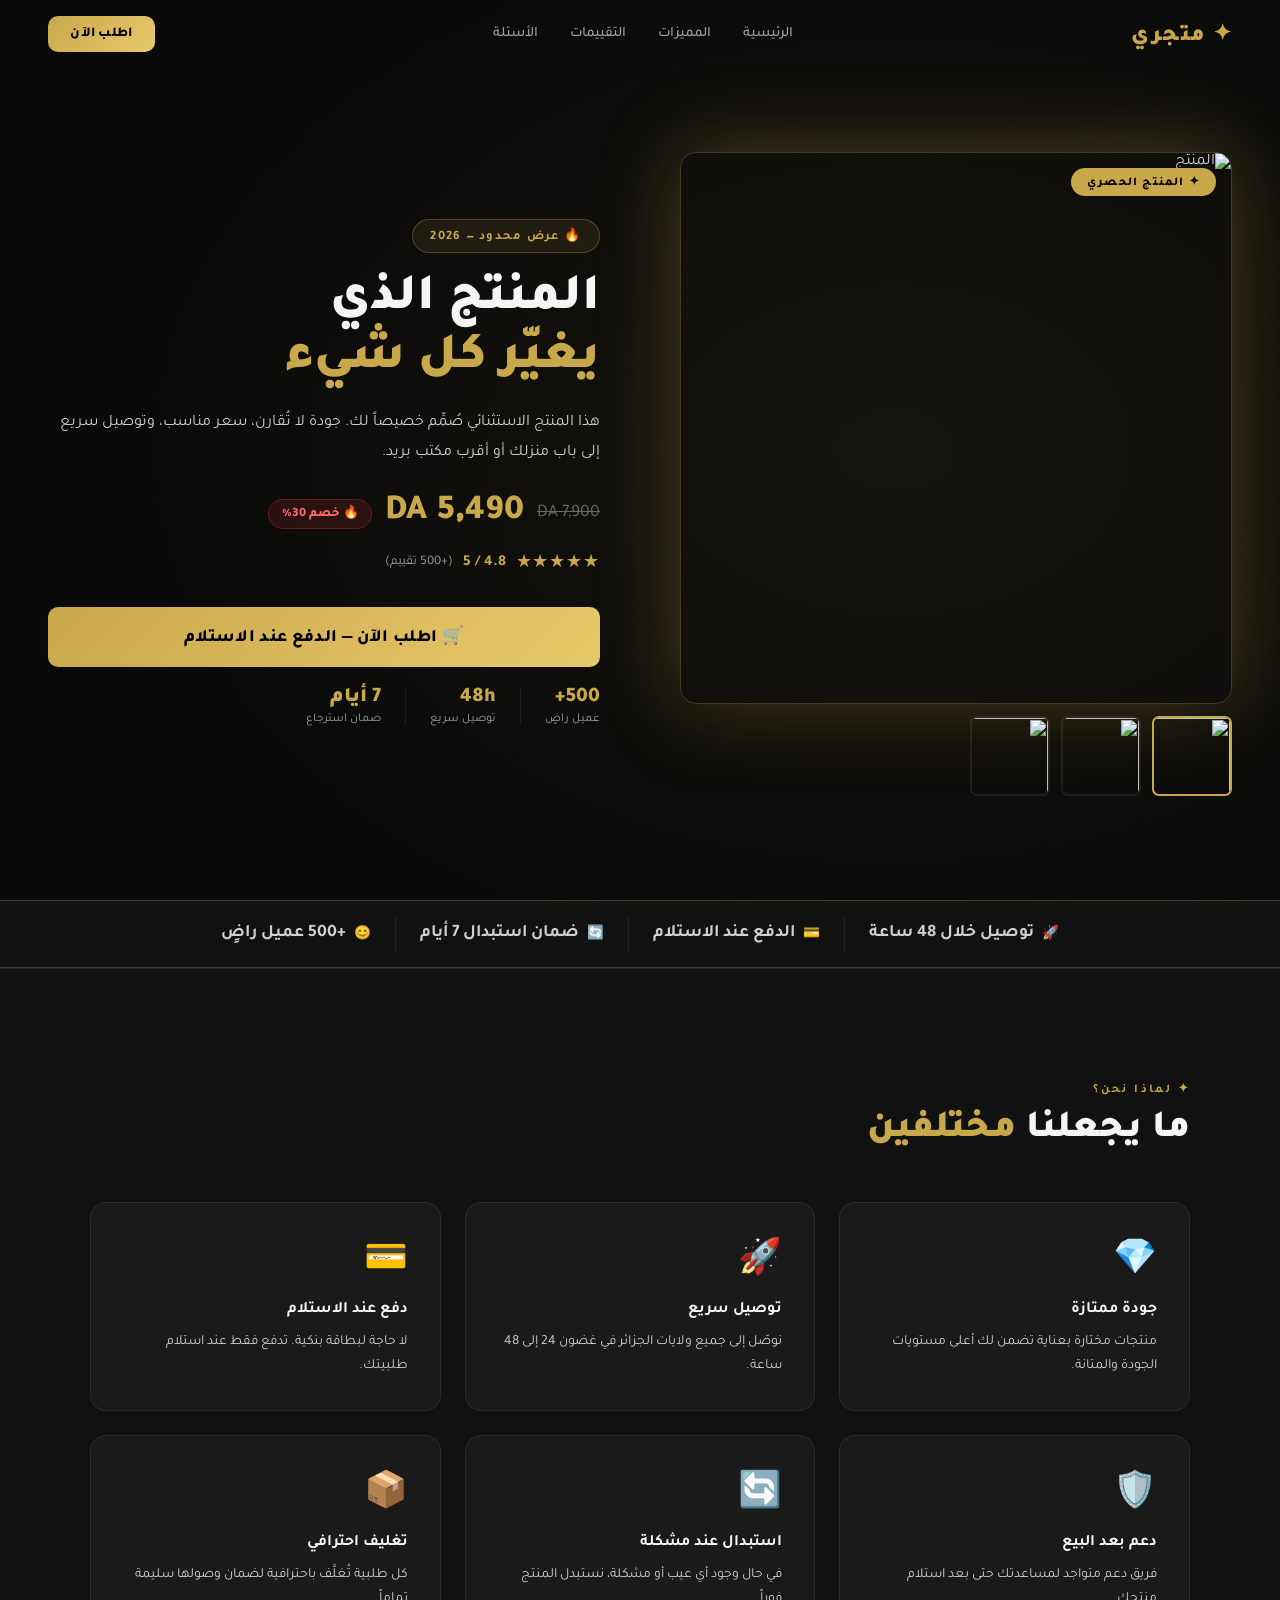
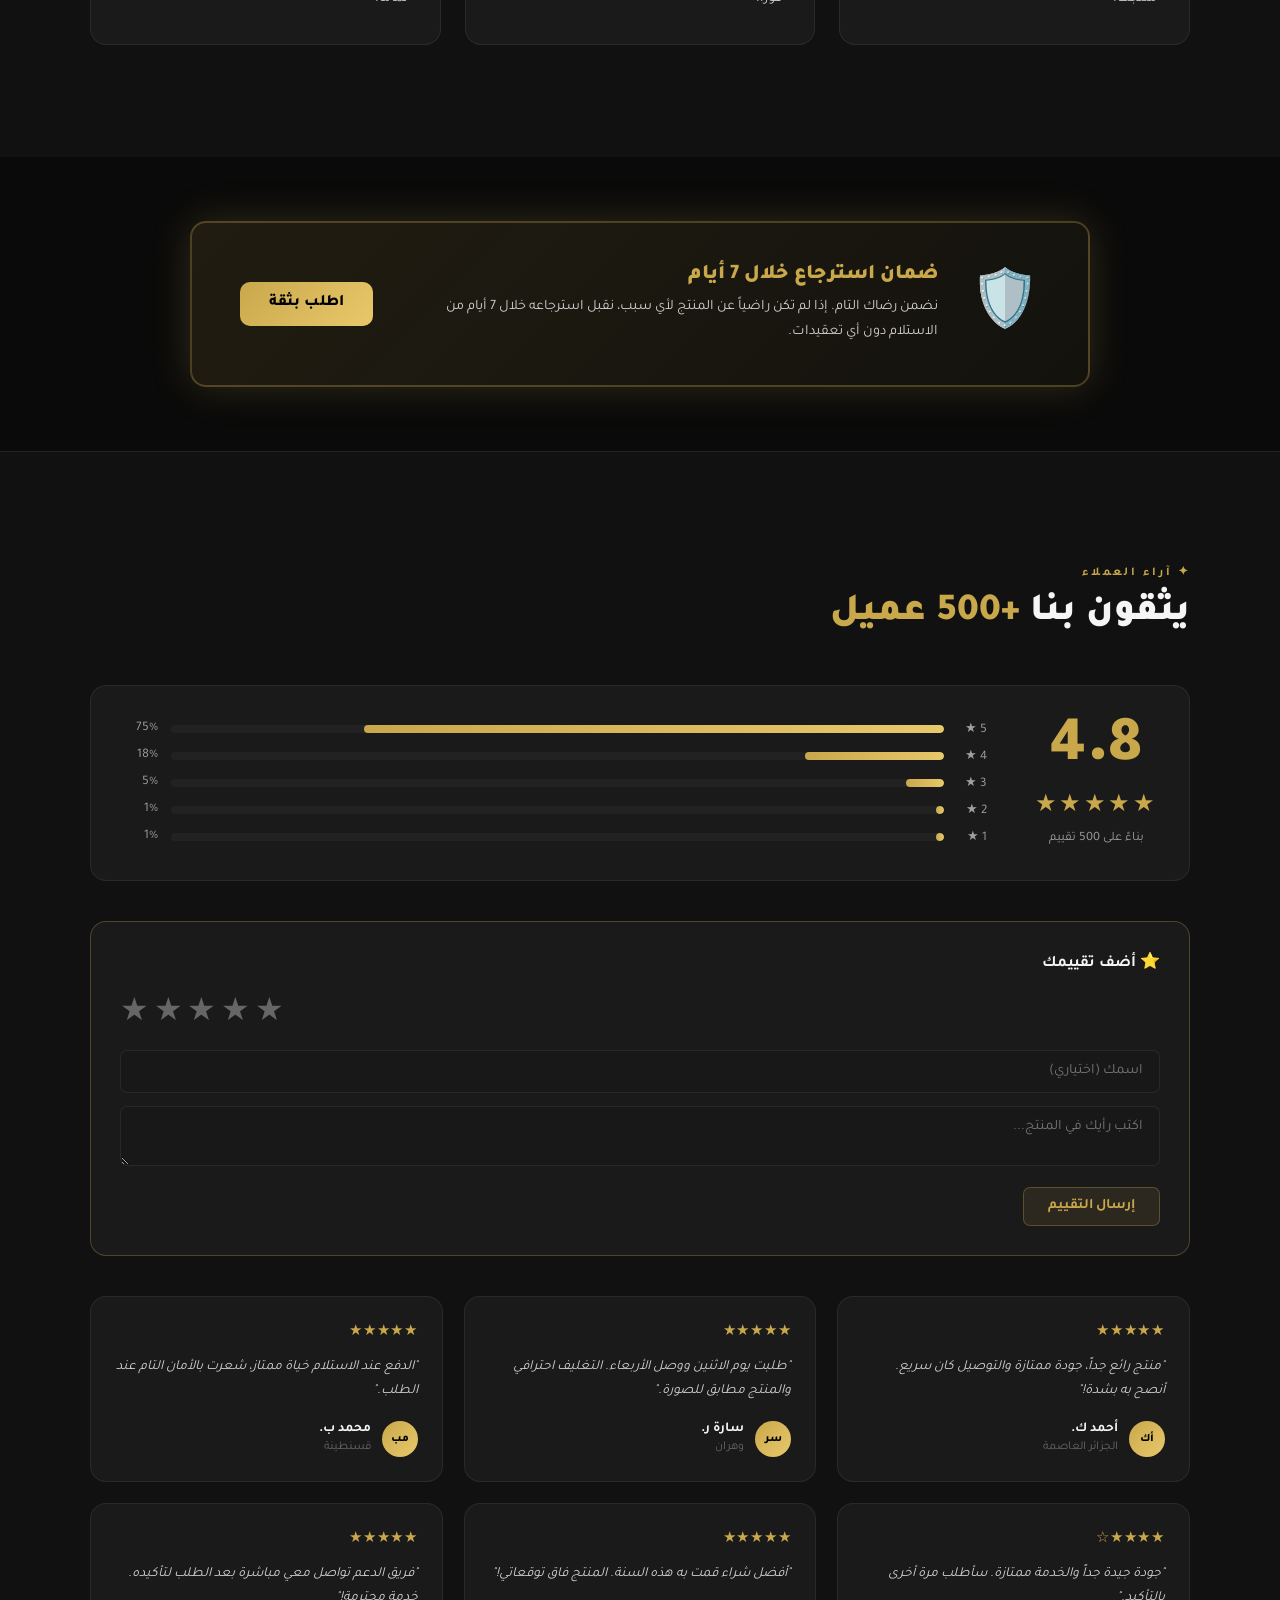
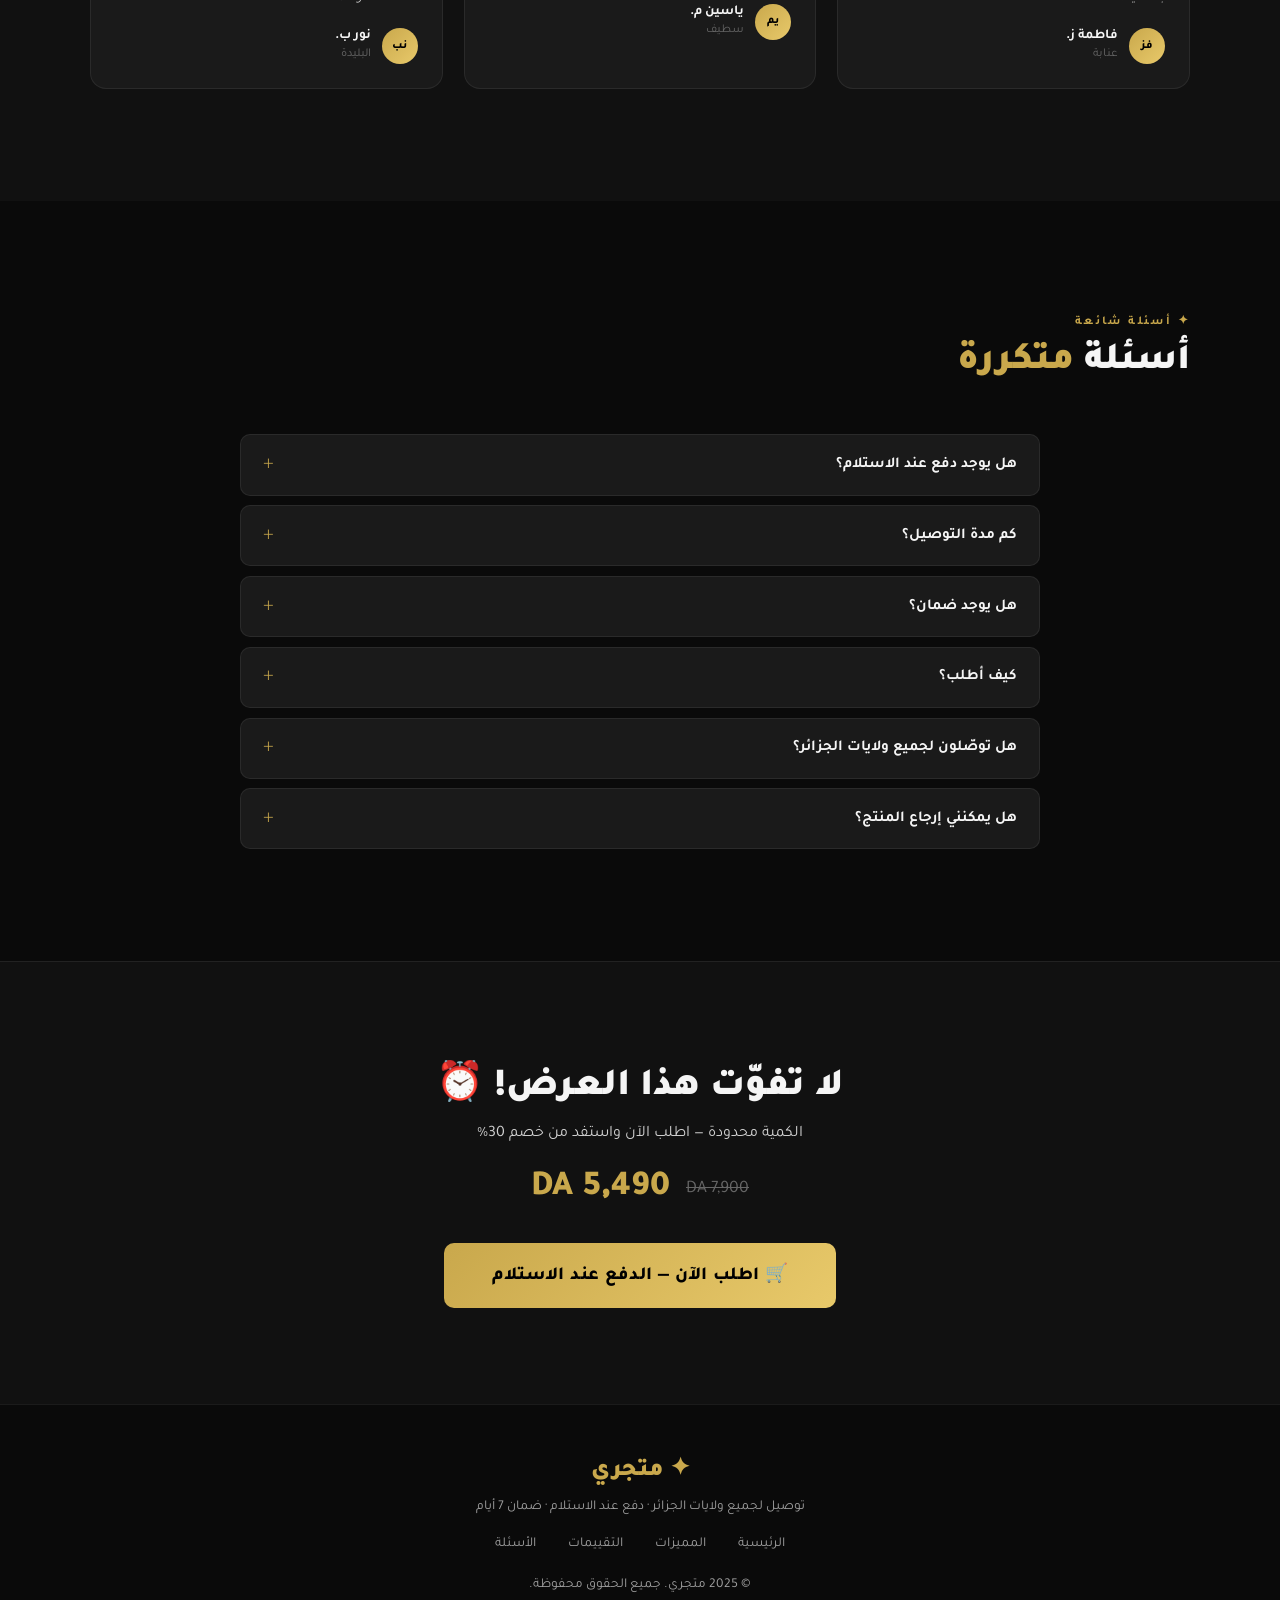
==== index.html @ d66ade08 "Add files via upload" ====
<!DOCTYPE html>
<html lang="ar" dir="rtl">
<head>
  <!-- Google tag (gtag.js) -->
<script async src="https://www.googletagmanager.com/gtag/js?id=G-M1HKSPLLCP"></script>
<script>
  window.dataLayer = window.dataLayer || [];
  function gtag(){dataLayer.push(arguments);}
  gtag('js', new Date());

  gtag('config', 'G-M1HKSPLLCP');
</script>
  <meta charset="UTF-8"/>
  <meta name="viewport" content="width=device-width, initial-scale=1.0"/>
  <title>متجري — المنتج الذي يغيّر كل شيء</title>
  <link rel="stylesheet" href="style.css"/>
  <link href="https://fonts.googleapis.com/css2?family=Tajawal:wght@300;400;500;700;800;900&display=swap" rel="stylesheet"/>
  <meta name="description" content="متجر إلكتروني جزائري يوفر منتجات عالية الجودة مع التوصيل السريع والدفع عند الاستلام إلى جميع ولايات الجزائر.">

<meta name="keywords" content="متجر إلكتروني, الجزائر, الدفع عند الاستلام, تسوق أونلاين, منتجات الجزائر, توصيل سريع, E-commerce,">

<meta name="author" content="Rahim DZ, abderrahim, bouhadda, mouhamed, namchi, abderrahim, abderahim">

<meta name="robots" content="index, follow">
</head>
<body>

<!-- ═══ LOADER ═══ -->
<div id="loader">
  <div class="loader-logo">متجري</div>
  <div class="loader-bar"><div class="loader-fill"></div></div>
</div>

<!-- ═══ NAVBAR ═══ -->
<nav class="navbar" id="navbar">
  <div class="nav-logo">✦ متجري</div>
  <ul class="nav-links" id="nav-links">
    <li><a href="#hero">الرئيسية</a></li>
    <li><a href="#features">المميزات</a></li>
    <li><a href="#reviews">التقييمات</a></li>
    <li><a href="#faq">الأسئلة</a></li>
  </ul>
  <button class="btn-order btn-nav" id="nav-order-btn">اطلب الآن</button>
  <div class="hamburger" id="hamburger"><span></span><span></span><span></span></div>
</nav>

<!-- ═══ HERO ═══ -->
<section class="hero" id="hero">
  <div class="hero-inner">
    <!-- صورة المنتج -->
    <div class="hero-img-wrap">
      <div class="hero-img-badge">✦ المنتج الحصري</div>
      <img src="https://images.unsplash.com/photo-1523275335684-37898b6baf30?w=600&q=80" alt="المنتج" id="hero-main-img"/>
      <div class="hero-img-thumbs">
        <img src="https://images.unsplash.com/photo-1523275335684-37898b6baf30?w=200&q=70" class="thumb active" data-src="https://images.unsplash.com/photo-1523275335684-37898b6baf30?w=600&q=80"/>
        <img src="https://images.unsplash.com/photo-1547996160-81dfa63595aa?w=200&q=70" class="thumb" data-src="https://images.unsplash.com/photo-1547996160-81dfa63595aa?w=600&q=80"/>
        <img src="https://images.unsplash.com/photo-1509048191080-d2984bad6ae5?w=200&q=70" class="thumb" data-src="https://images.unsplash.com/photo-1509048191080-d2984bad6ae5?w=600&q=80"/>
      </div>
    </div>

    <!-- محتوى Hero -->
    <div class="hero-content">
      <div class="hero-tag">🔥 عرض محدود — 2026 </div>
      <h1 class="hero-title">المنتج الذي<br/><span class="gold">يغيّر كل شيء</span></h1>
      <p class="hero-desc">هذا المنتج الاستثنائي صُمِّم خصيصاً لك. جودة لا تُقارن، سعر مناسب، وتوصيل سريع إلى باب منزلك أو أقرب مكتب بريد.</p>

      <!-- السعر -->
      <div class="price-block">
        <span class="price-old">7,900 DA</span>
        <span class="price-new">5,490 DA</span>
        <span class="price-badge">🔥 خصم 30%</span>
      </div>

      <!-- التقييم -->
      <div class="hero-rating">
        <div class="stars-display">★★★★★</div>
        <span class="rating-num">4.8 / 5</span>
        <span class="rating-count" id="hero-rating-count">(+500 تقييم)</span>
      </div>

      <button class="btn-order btn-hero" id="hero-order-btn">
        🛒 اطلب الآن — الدفع عند الاستلام
      </button>

      <!-- Stats -->
      <div class="hero-stats">
        <div class="stat"><strong>500+</strong><span>عميل راضٍ</span></div>
        <div class="stat-div"></div>
        <div class="stat"><strong>48h</strong><span>توصيل سريع</span></div>
        <div class="stat-div"></div>
        <div class="stat"><strong>7 أيام</strong><span>ضمان استرجاع</span></div>
      </div>
    </div>
  </div>
</section>

<!-- ═══ شريط الثقة ═══ -->
<div class="trust-bar">
  <div class="trust-item">🚀 <span>توصيل خلال 48 ساعة</span></div>
  <div class="trust-item">💳 <span>الدفع عند الاستلام</span></div>
  <div class="trust-item">🔄 <span>ضمان استبدال 7 أيام</span></div>
  <div class="trust-item">😊 <span>+500 عميل راضٍ</span></div>
</div>

<!-- ═══ المميزات ═══ -->
<section class="features-section" id="features">
  <div class="section-wrap">
    <div class="section-tag">✦ لماذا نحن؟</div>
    <h2 class="section-title">ما يجعلنا <span class="gold">مختلفين</span></h2>
    <div class="features-grid">
      <div class="feat-card">
        <div class="feat-icon">💎</div>
        <h3>جودة ممتازة</h3>
        <p>منتجات مختارة بعناية تضمن لك أعلى مستويات الجودة والمتانة.</p>
      </div>
      <div class="feat-card">
        <div class="feat-icon">🚀</div>
        <h3>توصيل سريع</h3>
        <p>نوصّل إلى جميع ولايات الجزائر في غضون 24 إلى 48 ساعة.</p>
      </div>
      <div class="feat-card">
        <div class="feat-icon">💳</div>
        <h3>دفع عند الاستلام</h3>
        <p>لا حاجة لبطاقة بنكية. تدفع فقط عند استلام طلبيتك.</p>
      </div>
      <div class="feat-card">
        <div class="feat-icon">🛡️</div>
        <h3>دعم بعد البيع</h3>
        <p>فريق دعم متواجد لمساعدتك حتى بعد استلام منتجك.</p>
      </div>
      <div class="feat-card">
        <div class="feat-icon">🔄</div>
        <h3>استبدال عند مشكلة</h3>
        <p>في حال وجود أي عيب أو مشكلة، نستبدل المنتج فوراً.</p>
      </div>
      <div class="feat-card">
        <div class="feat-icon">📦</div>
        <h3>تغليف احترافي</h3>
        <p>كل طلبية تُغلَّف باحترافية لضمان وصولها سليمة تماماً.</p>
      </div>
    </div>
  </div>
</section>

<!-- ═══ الضمان ═══ -->
<section class="warranty-section">
  <div class="warranty-box">
    <div class="warranty-icon">🛡️</div>
    <div class="warranty-text">
      <h3>ضمان استرجاع خلال 7 أيام</h3>
      <p>نضمن رضاك التام. إذا لم تكن راضياً عن المنتج لأي سبب، نقبل استرجاعه خلال 7 أيام من الاستلام دون أي تعقيدات.</p>
    </div>
    <button class="btn-order btn-warranty" id="warranty-order-btn">اطلب بثقة</button>
  </div>
</section>

<!-- ═══ التقييمات ═══ -->
<section class="reviews-section" id="reviews">
  <div class="section-wrap">
    <div class="section-tag">✦ آراء العملاء</div>
    <h2 class="section-title">يثقون بنا <span class="gold">+500 عميل</span></h2>

    <!-- ملخص التقييم -->
    <div class="rating-summary">
      <div class="rating-big">
        <span class="rating-score" id="avg-score">4.8</span>
        <div class="rating-stars-big" id="avg-stars">★★★★★</div>
        <span class="rating-total" id="rating-total">بناءً على 500 تقييم</span>
      </div>
      <div class="rating-bars">
        <div class="bar-row"><span>5 ★</span><div class="bar"><div class="bar-fill" style="width:75%"></div></div><span>75%</span></div>
        <div class="bar-row"><span>4 ★</span><div class="bar"><div class="bar-fill" style="width:18%"></div></div><span>18%</span></div>
        <div class="bar-row"><span>3 ★</span><div class="bar"><div class="bar-fill" style="width:5%"></div></div><span>5%</span></div>
        <div class="bar-row"><span>2 ★</span><div class="bar"><div class="bar-fill" style="width:1%"></div></div><span>1%</span></div>
        <div class="bar-row"><span>1 ★</span><div class="bar"><div class="bar-fill" style="width:1%"></div></div><span>1%</span></div>
      </div>
    </div>

    <!-- إضافة تقييم -->
    <div class="add-review-box">
      <h4>⭐ أضف تقييمك</h4>
      <div class="star-picker" id="star-picker">
        <span class="star-pick" data-val="1">★</span>
        <span class="star-pick" data-val="2">★</span>
        <span class="star-pick" data-val="3">★</span>
        <span class="star-pick" data-val="4">★</span>
        <span class="star-pick" data-val="5">★</span>
      </div>
      <input type="text" id="review-name" placeholder="اسمك (اختياري)"/>
      <textarea id="review-text" placeholder="اكتب رأيك في المنتج..." rows="2"></textarea>
      <button class="btn-review-submit" id="submit-review">إرسال التقييم</button>
    </div>

    <!-- بطاقات التقييم -->
    <div class="reviews-grid" id="reviews-grid">
      <div class="review-card">
        <div class="review-stars">★★★★★</div>
        <p>"منتج رائع جداً، جودة ممتازة والتوصيل كان سريع. أنصح به بشدة!"</p>
        <div class="reviewer"><div class="rev-av">أك</div><div><strong>أحمد ك.</strong><span>الجزائر العاصمة</span></div></div>
      </div>
      <div class="review-card">
        <div class="review-stars">★★★★★</div>
        <p>"طلبت يوم الاثنين ووصل الأربعاء. التغليف احترافي والمنتج مطابق للصورة."</p>
        <div class="reviewer"><div class="rev-av">سر</div><div><strong>سارة ر.</strong><span>وهران</span></div></div>
      </div>
      <div class="review-card">
        <div class="review-stars">★★★★★</div>
        <p>"الدفع عند الاستلام خياة ممتاز، شعرت بالأمان التام عند الطلب."</p>
        <div class="reviewer"><div class="rev-av">مب</div><div><strong>محمد ب.</strong><span>قسنطينة</span></div></div>
      </div>
      <div class="review-card">
        <div class="review-stars">★★★★☆</div>
        <p>"جودة جيدة جداً والخدمة ممتازة. سأطلب مرة أخرى بالتأكيد."</p>
        <div class="reviewer"><div class="rev-av">فز</div><div><strong>فاطمة ز.</strong><span>عنابة</span></div></div>
      </div>
      <div class="review-card">
        <div class="review-stars">★★★★★</div>
        <p>"أفضل شراء قمت به هذه السنة. المنتج فاق توقعاتي!"</p>
        <div class="reviewer"><div class="rev-av">يم</div><div><strong>ياسين م.</strong><span>سطيف</span></div></div>
      </div>
      <div class="review-card">
        <div class="review-stars">★★★★★</div>
        <p>"فريق الدعم تواصل معي مباشرة بعد الطلب لتأكيده. خدمة محترمة!"</p>
        <div class="reviewer"><div class="rev-av">نب</div><div><strong>نور ب.</strong><span>البليدة</span></div></div>
      </div>
    </div>
  </div>
</section>

<!-- ═══ FAQ ═══ -->
<section class="faq-section" id="faq">
  <div class="section-wrap">
    <div class="section-tag">✦ أسئلة شائعة</div>
    <h2 class="section-title">أسئلة <span class="gold">متكررة</span></h2>
    <div class="faq-list">

      <div class="faq-item">
        <button class="faq-q">هل يوجد دفع عند الاستلام؟ <span class="faq-ic">+</span></button>
        <div class="faq-a"><p>نعم، <strong>الدفع عند الاستلام فقط</strong>. تدفع المبلغ عند استلام طلبيتك مباشرة من عامل التوصيل. لا حاجة لأي بطاقة بنكية.</p></div>
      </div>

      <div class="faq-item">
        <button class="faq-q">كم مدة التوصيل؟ <span class="faq-ic">+</span></button>
        <div class="faq-a"><p>التوصيل يستغرق في الغالب <strong>24 إلى 48 ساعة</strong> من تأكيد الطلب. بعض الولايات البعيدة قد تستغرق حتى 3 أيام.</p></div>
      </div>

      <div class="faq-item">
        <button class="faq-q">هل يوجد ضمان؟ <span class="faq-ic">+</span></button>
        <div class="faq-a"><p>نعم، <strong>ضمان 7 أيام</strong> من تاريخ الاستلام. في حال وجود أي عيب أو مشكلة في المنتج، نستبدله فوراً دون أي تكلفة إضافية.</p></div>
      </div>

      <div class="faq-item">
        <button class="faq-q">كيف أطلب؟ <span class="faq-ic">+</span></button>
        <div class="faq-a"><p>اضغط على زر <strong>"اطلب الآن"</strong> واملأ بياناتك (الاسم، الهاتف، الولاية، البلدية). بعدها سيتصل بك فريقنا في أسرع وقت لتأكيد طلبيتك.</p></div>
      </div>

      <div class="faq-item">
        <button class="faq-q">هل توصّلون لجميع ولايات الجزائر؟ <span class="faq-ic">+</span></button>
        <div class="faq-a"><p>نعم، نوصّل إلى <strong>جميع الولايات الـ 58</strong> في الجزائر. سواء توصيل للمنزل أو أقرب مكتب توصيل.</p></div>
      </div>

      <div class="faq-item">
        <button class="faq-q">هل يمكنني إرجاع المنتج؟ <span class="faq-ic">+</span></button>
        <div class="faq-a"><p>نعم، في حال عدم مطابقة المنتج للوصف أو وجود عيب، نقبل الاسترجاع خلال <strong>7 أيام</strong> من الاستلام.</p></div>
      </div>

    </div>
  </div>
</section>

<!-- ═══ CTA أسفل ═══ -->
<section class="cta-section">
  <div class="cta-inner">
    <h2>لا تفوّت هذا العرض! ⏰</h2>
    <p>الكمية محدودة — اطلب الآن واستفد من خصم 30%</p>
    <div class="cta-price">
      <span class="price-old">7,900 DA</span>
      <span class="price-new">5,490 DA</span>
    </div>
    <button class="btn-order btn-cta" id="cta-order-btn">🛒 اطلب الآن — الدفع عند الاستلام</button>
  </div>
</section>

<!-- ═══ FOOTER ═══ -->
<footer class="footer">
  <div class="footer-inner">
    <div class="footer-logo">✦ متجري</div>
    <p>توصيل لجميع ولايات الجزائر · دفع عند الاستلام · ضمان 7 أيام</p>
    <div class="footer-links">
      <a href="#hero">الرئيسية</a>
      <a href="#features">المميزات</a>
      <a href="#reviews">التقييمات</a>
      <a href="#faq">الأسئلة</a>
    </div>
    <p class="footer-copy">© 2025 متجري. جميع الحقوق محفوظة.</p>
  </div>
</footer>

<!-- ═══ POPUP الطلب ═══ -->
<div id="order-overlay" class="overlay hidden">
  <div class="order-popup" id="order-popup">
    <button class="popup-close" id="popup-close">✕</button>

    <div class="popup-header">
      <div class="popup-secure">🔒 طلب آمن — دفع عند الاستلام</div>
      <h3>أكمل طلبيتك</h3>
      <div class="popup-product">
        <img src="https://images.unsplash.com/photo-1523275335684-37898b6baf30?w=120&q=80" alt="منتج"/>
        <div>
          <div class="pp-name">المنتج الحصري</div>
          <div class="pp-price"><span class="pp-old">7,900 DA</span> <span class="pp-new">5,490 DA</span></div>
        </div>
      </div>
    </div>

    <div class="popup-body">

      <!-- الكمية -->
      <div class="form-sec-title">🛒 تفاصيل الطلب</div>
      <div class="form-group">
        <label>الكمية <span class="req">*</span></label>
        <div class="qty-wrap">
          <button class="qty-btn" id="qty-minus">−</button>
          <input type="number" id="f-qty" value="1" min="1" max="99" readonly/>
          <button class="qty-btn" id="qty-plus">+</button>
        </div>
      </div>

      <!-- معلومات شخصية -->
      <div class="form-sec-title">👤 المعلومات الشخصية</div>
      <div class="form-row">
        <div class="form-group">
          <label>الاسم الأول <span class="req">*</span></label>
          <input type="text" id="f-fname" placeholder="أحمد"/>
          <span class="ferr" id="err-fname"></span>
        </div>
        <div class="form-group">
          <label>اسم العائلة <span class="req">*</span></label>
          <input type="text" id="f-lname" placeholder="بن علي"/>
          <span class="ferr" id="err-lname"></span>
        </div>
      </div>
      <div class="form-group">
        <label>رقم الهاتف <span class="req">*</span></label>
        <input type="tel" id="f-phone" placeholder="05xxxxxxxx"/>
        <span class="ferr" id="err-phone"></span>
      </div>

      <!-- الموقع -->
      <div class="form-sec-title">📍 موقع التوصيل</div>
      <div class="form-row">
        <div class="form-group">
          <label>الولاية <span class="req">*</span></label>
          <select id="f-wilaya"><option value="">— اختر الولاية —</option></select>
          <span class="ferr" id="err-wilaya"></span>
        </div>
        <div class="form-group">
          <label>البلدية <span class="req">*</span></label>
          <select id="f-baladia" disabled><option value="">— اختر الولاية أولاً —</option></select>
          <span class="ferr" id="err-baladia"></span>
        </div>
      </div>

      <!-- طريقة التوصيل -->
      <div class="form-sec-title">🚚 طريقة التوصيل</div>
      <div class="delivery-opts">
        <label class="delivery-opt">
          <input type="radio" name="delivery" value="home" checked/>
          <div class="dopt-body"><span class="dopt-ic">🏠</span><div><strong>توصيل للمنزل</strong><small>يصل إلى بابك</small></div></div>
        </label>
        <label class="delivery-opt">
          <input type="radio" name="delivery" value="office"/>
          <div class="dopt-body"><span class="dopt-ic">🏢</span><div><strong>أقرب مكتب</strong><small>تستلم بنفسك</small></div></div>
        </label>
      </div>

      <div class="form-group" id="address-group">
        <label>عنوان المنزل كاملاً <span class="req">*</span></label>
        <textarea id="f-address" placeholder="الشارع، رقم البناية، الطابق..." rows="2"></textarea>
        <span class="ferr" id="err-address"></span>
      </div>

      <!-- ملاحظة COD -->
      <div class="cod-note">
        <span>💳</span>
        <div><strong>دفع عند الاستلام</strong><small>تدفع فقط عند استلام طلبيتك. لا حاجة لبطاقة بنكية.</small></div>
      </div>

      <!-- المجموع -->
      <div class="order-total">
        <span>المجموع الكلي</span>
        <span class="total-val" id="total-val">5,490 DA</span>
      </div>

      <button class="btn-order btn-submit" id="submit-btn">✅ تأكيد الطلب</button>
      <p class="form-note">سيتصل بك فريقنا خلال 24 ساعة لتأكيد طلبيتك.</p>
    </div>
  </div>
</div>

<!-- ═══ شكراً ═══ -->
<div id="thank-overlay" class="overlay hidden">
  <div class="thank-popup">
    <div class="thank-icon">🎉</div>
    <h3>شكراً لك عزيزي العميل!</h3>
    <p>تم استلام طلبيتك بنجاح.<br/>سيتصل بك فريقنا في أسرع وقت ممكن لتأكيد الطلب.</p>
    <div class="thank-details" id="thank-details"></div>
    <button class="btn-order" id="thank-close">حسناً، شكراً!</button>
  </div>
</div>

<script src="app.js"></script>
</body>
</html>
---- style.css ----
/* ══════════════════════════════════════════
   متجري — Landing Page | style.css
   Arabic RTL — Black & Gold
══════════════════════════════════════════ */
:root {
  --bg: #0a0a0a;
  --bg2: #111111;
  --bg3: #181818;
  --surface: #1a1a1a;
  --surface2: #222222;
  --gold: #C9A84C;
  --gold2: #e8c96a;
  --gold3: #f5e0a0;
  --gold-bg: rgba(201,168,76,0.1);
  --gold-border: rgba(201,168,76,0.3);
  --text: #d0d0d0;
  --text2: #a0a0a0;
  --text3: #666666;
  --white: #f5f5f5;
  --danger: #e05252;
  --success: #4caf7d;
  --border: rgba(255,255,255,0.07);
  --radius: 16px;
  --radius-sm: 10px;
  --radius-xs: 7px;
  --tr: 0.3s cubic-bezier(.4,0,.2,1);
  --shadow: 0 20px 60px rgba(0,0,0,0.6);
  --glow: 0 0 40px rgba(201,168,76,0.2);
  --glow-lg: 0 0 80px rgba(201,168,76,0.35);
}

*, *::before, *::after { margin:0; padding:0; box-sizing:border-box; }
html { scroll-behavior: smooth; }
body {
  font-family: 'Tajawal', sans-serif;
  background: var(--bg);
  color: var(--text);
  direction: rtl;
  overflow-x: hidden;
  -webkit-font-smoothing: antialiased;
}
img { display:block; width:100%; object-fit:cover; }
a { text-decoration:none; color:inherit; }
button { border:none; background:none; cursor:pointer; font-family:'Tajawal',sans-serif; }
input, textarea, select { font-family:'Tajawal',sans-serif; }
.hidden { display:none !important; }
.gold { color: var(--gold); }
::-webkit-scrollbar { width:5px; }
::-webkit-scrollbar-track { background:var(--bg); }
::-webkit-scrollbar-thumb { background:var(--gold); border-radius:3px; }

/* ── LOADER ── */
#loader {
  position:fixed; inset:0; background:var(--bg);
  z-index:9999; display:flex; flex-direction:column;
  align-items:center; justify-content:center; gap:2rem;
  transition: opacity .6s, visibility .6s;
}
#loader.out { opacity:0; visibility:hidden; pointer-events:none; }
.loader-logo {
  font-size: clamp(2.5rem,8vw,5rem);
  font-weight: 900; color: var(--gold);
  letter-spacing: .1em;
  animation: glow-pulse 1.5s ease-in-out infinite;
}
@keyframes glow-pulse {
  0%,100% { text-shadow: 0 0 20px rgba(201,168,76,.5); }
  50% { text-shadow: 0 0 50px rgba(201,168,76,.9), 0 0 80px rgba(201,168,76,.4); }
}
.loader-bar {
  width:200px; height:3px; background:var(--surface2);
  border-radius:99px; overflow:hidden;
}
.loader-fill {
  height:100%; background:linear-gradient(90deg,var(--gold),var(--gold2));
  border-radius:99px; animation:lfill 2.2s ease forwards;
}
@keyframes lfill { from{width:0} to{width:100%} }

/* ── NAVBAR ── */
.navbar {
  position:fixed; top:0; left:0; right:0; z-index:100;
  display:flex; align-items:center; justify-content:space-between;
  padding:1rem 3rem;
  transition: background var(--tr), border-color var(--tr);
  border-bottom:1px solid transparent;
}
.navbar.scrolled {
  background:rgba(10,10,10,.92); backdrop-filter:blur(20px);
  border-color: var(--gold-border);
}
.nav-logo {
  font-size:1.4rem; font-weight:900; color:var(--gold);
  letter-spacing:.05em;
}
.nav-links {
  display:flex; list-style:none; gap:2rem;
}
.nav-links a {
  font-size:.9rem; font-weight:500; color:var(--text2);
  transition:color var(--tr); position:relative;
}
.nav-links a::after {
  content:''; position:absolute; bottom:-4px; right:0; left:0;
  height:1px; background:var(--gold);
  transform:scaleX(0); transform-origin:right;
  transition:transform var(--tr);
}
.nav-links a:hover { color:var(--gold); }
.nav-links a:hover::after { transform:scaleX(1); }
.hamburger { display:none; flex-direction:column; gap:5px; cursor:pointer; z-index:95; }
.hamburger span { width:24px; height:2px; background:var(--text); border-radius:99px; transition:all var(--tr); }
.hamburger.active span:nth-child(1) { transform:rotate(45deg) translate(5px,5px); }
.hamburger.active span:nth-child(2) { opacity:0; }
.hamburger.active span:nth-child(3) { transform:rotate(-45deg) translate(5px,-5px); }

/* ── BUTTONS ── */
.btn-order {
  display:inline-flex; align-items:center; justify-content:center; gap:.5rem;
  background:linear-gradient(135deg,var(--gold),var(--gold2));
  color:#000; font-weight:800; font-size:1rem;
  padding:.9rem 2rem; border-radius:var(--radius-sm);
  transition:all var(--tr); position:relative; overflow:hidden;
  letter-spacing:.02em;
}
.btn-order::before {
  content:''; position:absolute; inset:0;
  background:linear-gradient(135deg,var(--gold2),var(--gold3));
  opacity:0; transition:opacity var(--tr);
}
.btn-order:hover { transform:translateY(-2px); box-shadow:var(--glow-lg); }
.btn-order:hover::before { opacity:1; }
.btn-order span, .btn-order:not(.btn-hero) { position:relative; z-index:1; }
.btn-nav { padding:.6rem 1.4rem; font-size:.85rem; }
.btn-hero { font-size:1.1rem; padding:1.1rem 2.5rem; width:100%; margin-top:1.5rem; }
.btn-warranty { padding:.8rem 1.8rem; }
.btn-cta { font-size:1.15rem; padding:1.2rem 3rem; }

/* ── HERO ── */
.hero { min-height:100vh; display:flex; align-items:center; padding:7rem 3rem 4rem; position:relative; overflow:hidden; }
.hero::before {
  content:''; position:absolute; inset:0;
  background: radial-gradient(ellipse 60% 60% at 70% 50%, rgba(201,168,76,.06), transparent);
  pointer-events:none;
}
.hero-inner {
  max-width:1200px; margin:0 auto; width:100%;
  display:grid; grid-template-columns:1fr 1fr; gap:5rem; align-items:center;
}
.hero-img-wrap { position:relative; }
.hero-img-badge {
  position:absolute; top:1rem; right:1rem; z-index:2;
  background:var(--gold); color:#000;
  font-size:.75rem; font-weight:800; letter-spacing:.1em;
  padding:.4rem 1rem; border-radius:99px;
}
.hero-img-wrap > img {
  border-radius:var(--radius); width:100%;
  border:1px solid var(--gold-border);
  box-shadow:var(--glow-lg), var(--shadow);
  transition:transform .5s ease;
  aspect-ratio:1; object-fit:cover;
}
.hero-img-wrap > img:hover { transform:scale(1.02); }
.hero-img-thumbs { display:flex; gap:.7rem; margin-top:.8rem; }
.hero-img-thumbs .thumb {
  width:80px; height:80px; border-radius:var(--radius-xs);
  border:2px solid var(--border); cursor:pointer;
  transition:border-color var(--tr); object-fit:cover; flex-shrink:0;
}
.hero-img-thumbs .thumb:hover, .hero-img-thumbs .thumb.active { border-color:var(--gold); }
.hero-content { display:flex; flex-direction:column; }
.hero-tag {
  display:inline-block; font-size:.8rem; font-weight:700; letter-spacing:.1em;
  color:var(--gold); background:var(--gold-bg); border:1px solid var(--gold-border);
  padding:.4rem 1.1rem; border-radius:99px; margin-bottom:1.2rem; width:fit-content;
  animation:fade-in .6s ease forwards;
}
.hero-title {
  font-size:clamp(2.2rem,4vw,4rem); font-weight:900; line-height:1.15;
  color:var(--white); margin-bottom:1.2rem;
  animation:slide-up .7s ease forwards;
}
.hero-desc {
  font-size:1rem; color:var(--text); line-height:1.85;
  margin-bottom:1.5rem;
  animation:slide-up .8s ease forwards;
}
@keyframes slide-up { from{opacity:0;transform:translateY(30px)} to{opacity:1;transform:translateY(0)} }
@keyframes fade-in { from{opacity:0} to{opacity:1} }

/* السعر */
.price-block { display:flex; align-items:center; gap:.8rem; flex-wrap:wrap; margin-bottom:1rem; }
.price-old { font-size:1.1rem; color:var(--text3); text-decoration:line-through; }
.price-new { font-size:2.2rem; font-weight:900; color:var(--gold); font-family:'Tajawal',sans-serif; }
.price-badge {
  font-size:.8rem; font-weight:800;
  background:rgba(220,50,50,.15); color:#ff6b6b;
  border:1px solid rgba(220,50,50,.3); padding:.3rem .8rem; border-radius:99px;
}

/* التقييم */
.hero-rating { display:flex; align-items:center; gap:.6rem; margin-bottom:.5rem; }
.stars-display { color:var(--gold); font-size:1.1rem; letter-spacing:.05em; }
.rating-num { font-size:.95rem; font-weight:700; color:var(--gold); }
.rating-count { font-size:.82rem; color:var(--text2); }

/* Stats */
.hero-stats { display:flex; align-items:center; gap:1.5rem; margin-top:1.2rem; }
.stat strong { display:block; font-size:1.3rem; font-weight:900; color:var(--gold); }
.stat span { font-size:.75rem; color:var(--text2); }
.stat-div { width:1px; height:36px; background:var(--border); }

/* ── TRUST BAR ── */
.trust-bar {
  display:flex; flex-wrap:wrap; justify-content:center; gap:0;
  background:var(--bg2); border-top:1px solid var(--gold-border); border-bottom:1px solid var(--gold-border);
  padding:.9rem 2rem;
}
.trust-item {
  display:flex; align-items:center; gap:.5rem;
  font-size:.85rem; font-weight:600; color:var(--text);
  padding:.5rem 1.5rem;
  border-left:1px solid var(--border);
}
.trust-item:last-child { border-left:none; }
.trust-item span:first-child { font-size:1.1rem; }

/* ── SHARED SECTION ── */
.section-wrap { max-width:1100px; margin:0 auto; }
.section-tag {
  display:inline-block; font-size:.75rem; font-weight:700; letter-spacing:.2em;
  color:var(--gold); margin-bottom:.7rem;
}
.section-title {
  font-size:clamp(1.8rem,3vw,2.8rem); font-weight:900;
  color:var(--white); margin-bottom:3rem; line-height:1.2;
}

/* ── FEATURES ── */
.features-section { padding:7rem 3rem; background:var(--bg2); border-top:1px solid var(--border); }
.features-grid { display:grid; grid-template-columns:repeat(3,1fr); gap:1.5rem; }
.feat-card {
  background:var(--surface); border:1px solid var(--border);
  border-radius:var(--radius); padding:2rem;
  transition:all var(--tr);
}
.feat-card:hover { border-color:var(--gold-border); transform:translateY(-5px); box-shadow:var(--glow); }
.feat-icon { font-size:2.2rem; margin-bottom:1rem; }
.feat-card h3 { font-size:1rem; font-weight:700; color:var(--white); margin-bottom:.6rem; }
.feat-card p { font-size:.87rem; color:var(--text); line-height:1.75; }

/* ── WARRANTY ── */
.warranty-section { padding:4rem 3rem; }
.warranty-box {
  max-width:900px; margin:0 auto;
  background:linear-gradient(135deg,rgba(201,168,76,.12),rgba(201,168,76,.05));
  border:2px solid var(--gold-border); border-radius:var(--radius);
  padding:2.5rem 3rem;
  display:flex; align-items:center; gap:2rem; flex-wrap:wrap;
  box-shadow:var(--glow);
}
.warranty-icon { font-size:3.5rem; flex-shrink:0; }
.warranty-text { flex:1; }
.warranty-text h3 { font-size:1.3rem; font-weight:900; color:var(--gold); margin-bottom:.5rem; }
.warranty-text p { font-size:.9rem; color:var(--text); line-height:1.75; }

/* ── REVIEWS ── */
.reviews-section { padding:7rem 3rem; background:var(--bg2); border-top:1px solid var(--border); }
.rating-summary {
  display:flex; gap:3rem; align-items:center; flex-wrap:wrap;
  background:var(--surface); border:1px solid var(--border);
  border-radius:var(--radius); padding:2rem; margin-bottom:2.5rem;
}
.rating-big { text-align:center; flex-shrink:0; }
.rating-score { display:block; font-size:4rem; font-weight:900; color:var(--gold); line-height:1; }
.rating-stars-big { color:var(--gold); font-size:1.5rem; letter-spacing:.1em; margin:.4rem 0; }
.rating-total { font-size:.8rem; color:var(--text2); }
.rating-bars { flex:1; display:flex; flex-direction:column; gap:.5rem; }
.bar-row { display:flex; align-items:center; gap:.8rem; font-size:.82rem; color:var(--text2); }
.bar-row span:first-child { width:30px; text-align:right; flex-shrink:0; }
.bar { flex:1; height:8px; background:var(--surface2); border-radius:99px; overflow:hidden; }
.bar-fill { height:100%; background:linear-gradient(90deg,var(--gold),var(--gold2)); border-radius:99px; transition:width .8s ease; }
.bar-row span:last-child { width:35px; flex-shrink:0; }

/* إضافة تقييم */
.add-review-box {
  background:var(--surface); border:1px solid var(--gold-border);
  border-radius:var(--radius); padding:1.8rem;
  margin-bottom:2.5rem;
}
.add-review-box h4 { font-size:1rem; font-weight:700; color:var(--white); margin-bottom:1rem; }
.star-picker { display:flex; gap:.3rem; margin-bottom:1rem; direction:ltr; width:fit-content; margin-right:auto; }
.star-pick {
  font-size:2rem; color:var(--text3); cursor:pointer;
  transition:color var(--tr), transform var(--tr);
}
.star-pick:hover, .star-pick.active { color:var(--gold); transform:scale(1.2); }
.add-review-box input, .add-review-box textarea {
  width:100%; background:var(--bg3); border:1px solid var(--border);
  border-radius:var(--radius-xs); color:var(--white); font-size:.9rem;
  padding:.75rem 1rem; outline:none; margin-bottom:.8rem;
  transition:border-color var(--tr);
}
.add-review-box input:focus, .add-review-box textarea:focus { border-color:var(--gold); }
.add-review-box textarea { resize:vertical; }
.btn-review-submit {
  background:var(--gold-bg); border:1px solid var(--gold-border);
  color:var(--gold); font-size:.9rem; font-weight:700;
  padding:.65rem 1.5rem; border-radius:var(--radius-xs);
  transition:all var(--tr);
}
.btn-review-submit:hover { background:var(--gold); color:#000; }

.reviews-grid { display:grid; grid-template-columns:repeat(3,1fr); gap:1.3rem; }
.review-card {
  background:var(--surface); border:1px solid var(--border);
  border-radius:var(--radius); padding:1.5rem;
  transition:border-color var(--tr);
}
.review-card:hover { border-color:var(--gold-border); }
.review-stars { color:var(--gold); font-size:.95rem; letter-spacing:.05em; margin-bottom:.8rem; }
.review-card p { font-size:.87rem; color:var(--text); line-height:1.75; margin-bottom:1.1rem; font-style:italic; }
.reviewer { display:flex; align-items:center; gap:.7rem; }
.rev-av {
  width:36px; height:36px; border-radius:50%;
  background:linear-gradient(135deg,var(--gold),var(--gold2));
  display:flex; align-items:center; justify-content:center;
  font-size:.72rem; font-weight:800; color:#000; flex-shrink:0;
}
.reviewer strong { display:block; font-size:.85rem; color:var(--white); }
.reviewer span { font-size:.75rem; color:var(--text3); }

/* ── FAQ ── */
.faq-section { padding:7rem 3rem; }
.faq-list { display:flex; flex-direction:column; gap:.6rem; max-width:800px; margin:0 auto; }
.faq-item { background:var(--surface); border:1px solid var(--border); border-radius:var(--radius-sm); overflow:hidden; transition:border-color var(--tr); }
.faq-item.open { border-color:var(--gold-border); }
.faq-q { width:100%; display:flex; justify-content:space-between; align-items:center; padding:1.1rem 1.4rem; text-align:right; font-size:.95rem; font-weight:700; color:var(--white); transition:color var(--tr); }
.faq-q:hover { color:var(--gold); }
.faq-ic { font-size:1.3rem; font-weight:300; color:var(--gold); transition:transform var(--tr); flex-shrink:0; margin-right:.5rem; }
.faq-item.open .faq-ic { transform:rotate(45deg); }
.faq-a { max-height:0; overflow:hidden; transition:max-height .4s ease; }
.faq-item.open .faq-a { max-height:200px; }
.faq-a p { padding:0 1.4rem 1.2rem; font-size:.9rem; color:var(--text); line-height:1.8; }
.faq-a strong { color:var(--gold); }

/* ── CTA ── */
.cta-section { padding:6rem 3rem; background:var(--bg2); border-top:1px solid var(--border); text-align:center; }
.cta-inner { max-width:600px; margin:0 auto; }
.cta-inner h2 { font-size:clamp(1.8rem,3vw,2.5rem); font-weight:900; color:var(--white); margin-bottom:.8rem; }
.cta-inner p { font-size:1rem; color:var(--text); margin-bottom:1.5rem; }
.cta-price { display:flex; align-items:center; justify-content:center; gap:1rem; margin-bottom:2rem; }

/* ── FOOTER ── */
.footer { background:var(--bg); border-top:1px solid var(--border); padding:3rem; text-align:center; }
.footer-inner { max-width:900px; margin:0 auto; }
.footer-logo { font-size:1.5rem; font-weight:900; color:var(--gold); margin-bottom:.8rem; }
.footer p { font-size:.85rem; color:var(--text2); margin-bottom:1.2rem; }
.footer-links { display:flex; justify-content:center; gap:2rem; margin-bottom:1.5rem; flex-wrap:wrap; }
.footer-links a { font-size:.85rem; color:var(--text2); transition:color var(--tr); }
.footer-links a:hover { color:var(--gold); }
.footer-copy { font-size:.78rem; color:var(--text3); }

/* ══════════════════════════════════════════
   ORDER POPUP
══════════════════════════════════════════ */
.overlay {
  position:fixed; inset:0; background:rgba(0,0,0,.82);
  backdrop-filter:blur(8px); z-index:200;
  display:flex; align-items:center; justify-content:center;
  padding:1rem; opacity:0; transition:opacity .3s ease;
}
.overlay.visible { opacity:1; }
.order-popup {
  background:var(--bg2); border:1px solid var(--gold-border);
  border-radius:20px; width:100%; max-width:540px;
  max-height:92vh; overflow-y:auto;
  transform:translateY(30px) scale(.97);
  transition:transform .4s cubic-bezier(.34,1.56,.64,1);
  box-shadow:var(--glow-lg), var(--shadow);
}
.overlay.visible .order-popup { transform:translateY(0) scale(1); }
.popup-close {
  position:absolute; top:1rem; left:1rem;
  width:32px; height:32px; border-radius:50%;
  background:var(--surface2); color:var(--text2); font-size:.85rem;
  display:flex; align-items:center; justify-content:center;
  transition:all var(--tr); z-index:1;
}
.popup-close:hover { background:var(--danger); color:#fff; }
.popup-header { padding:2rem 2rem 1.4rem; border-bottom:1px solid var(--border); position:relative; }
.popup-secure {
  display:inline-block; font-size:.7rem; font-weight:700; letter-spacing:.12em;
  color:var(--success); background:rgba(76,175,125,.1); border:1px solid rgba(76,175,125,.2);
  padding:.3rem .8rem; border-radius:99px; margin-bottom:.8rem;
}
.popup-header h3 { font-size:1.4rem; font-weight:900; color:var(--white); margin-bottom:1rem; }
.popup-product {
  display:flex; align-items:center; gap:1rem;
  background:var(--surface); border:1px solid var(--border);
  border-radius:var(--radius-sm); padding:.9rem 1rem;
}
.popup-product img { width:58px; height:58px; object-fit:cover; border-radius:8px; flex-shrink:0; }
.pp-name { font-weight:700; font-size:.92rem; color:var(--white); margin-bottom:.3rem; }
.pp-old { font-size:.82rem; color:var(--text3); text-decoration:line-through; }
.pp-new { font-size:1.1rem; font-weight:900; color:var(--gold); margin-right:.5rem; }

/* Form */
.popup-body { padding:1.5rem 2rem 2rem; }
.form-sec-title {
  font-size:.78rem; font-weight:800; letter-spacing:.15em;
  text-transform:uppercase; color:var(--gold);
  margin:1.5rem 0 1rem; padding-bottom:.5rem;
  border-bottom:1px solid var(--border);
}
.form-sec-title:first-child { margin-top:0; }
.form-group { margin-bottom:1rem; }
.form-row { display:grid; grid-template-columns:1fr 1fr; gap:1rem; }
.form-group label { display:block; font-size:.82rem; font-weight:700; color:var(--text2); margin-bottom:.45rem; }
.req { color:var(--danger); }
.form-group input, .form-group textarea, .form-group select {
  width:100%; background:var(--bg3); border:1px solid var(--border);
  border-radius:var(--radius-xs); color:var(--white); font-size:.9rem;
  padding:.72rem 1rem; outline:none;
  transition:border-color var(--tr), box-shadow var(--tr);
}
.form-group select {
  appearance:none; cursor:pointer;
  background-image:url("data:image/svg+xml,%3Csvg xmlns='http://www.w3.org/2000/svg' viewBox='0 0 24 24' fill='none' stroke='%23C9A84C' stroke-width='2'%3E%3Cpath d='M6 9l6 6 6-6'/%3E%3C/svg%3E");
  background-repeat:no-repeat; background-position:left .8rem center; background-size:16px;
  padding-left:2.2rem;
}
.form-group select option { background:var(--surface); }
.form-group input:focus, .form-group textarea:focus, .form-group select:focus {
  border-color:var(--gold); box-shadow:0 0 0 3px rgba(201,168,76,.12);
}
.form-group input.invalid, .form-group textarea.invalid, .form-group select.invalid {
  border-color:var(--danger); box-shadow:0 0 0 3px rgba(224,82,82,.1);
}
.ferr { display:block; font-size:.73rem; color:var(--danger); margin-top:.3rem; min-height:1em; }
.form-group textarea { resize:vertical; }

/* Qty */
.qty-wrap {
  display:flex; align-items:stretch; width:fit-content;
  background:var(--bg3); border:1px solid var(--border);
  border-radius:var(--radius-xs); overflow:hidden;
  transition:border-color var(--tr);
}
.qty-wrap:focus-within { border-color:var(--gold); }
.qty-btn {
  width:44px; font-size:1.4rem; font-weight:300; color:var(--text2);
  background:var(--surface); transition:all var(--tr);
}
.qty-btn:hover { background:var(--gold); color:#000; }
.qty-wrap input {
  width:64px; text-align:center; border:none;
  border-right:1px solid var(--border); border-left:1px solid var(--border);
  border-radius:0; box-shadow:none; font-size:1rem; font-weight:700;
  color:var(--white); background:var(--bg3); padding:.72rem .5rem;
}
.qty-wrap input:focus { box-shadow:none; border-color:var(--border); }

/* Delivery */
.delivery-opts { display:grid; grid-template-columns:1fr 1fr; gap:.8rem; margin-bottom:1rem; }
.delivery-opt { cursor:pointer; }
.delivery-opt input[type=radio] { display:none; }
.dopt-body {
  display:flex; align-items:center; gap:.8rem;
  background:var(--bg3); border:2px solid var(--border);
  border-radius:var(--radius-sm); padding:.9rem 1rem;
  transition:all var(--tr);
}
.delivery-opt input:checked + .dopt-body { border-color:var(--gold); background:var(--gold-bg); }
.dopt-body:hover { border-color:var(--gold2); }
.dopt-ic { font-size:1.4rem; flex-shrink:0; }
.dopt-body strong { display:block; font-size:.88rem; font-weight:800; color:var(--white); }
.dopt-body small { font-size:.75rem; color:var(--text2); }

/* COD note */
.cod-note {
  display:flex; align-items:center; gap:.9rem;
  background:rgba(76,175,125,.07); border:1px solid rgba(76,175,125,.2);
  border-radius:var(--radius-sm); padding:1rem 1.1rem; margin:.5rem 0 1.2rem;
}
.cod-note > span { font-size:1.4rem; flex-shrink:0; }
.cod-note strong { display:block; font-size:.88rem; font-weight:800; color:var(--success); margin-bottom:.15rem; }
.cod-note small { font-size:.78rem; color:var(--text2); }

/* Total */
.order-total {
  display:flex; justify-content:space-between; align-items:center;
  background:var(--surface); border:1px solid var(--gold-border);
  border-radius:var(--radius-sm); padding:1rem 1.2rem; margin-bottom:1.3rem;
  font-size:.9rem; color:var(--text2);
}
.total-val { font-size:1.5rem; font-weight:900; color:var(--gold); }
.btn-submit { width:100%; font-size:1rem; padding:1.05rem 2rem; }
.form-note { font-size:.78rem; color:var(--text3); text-align:center; margin-top:.8rem; line-height:1.6; }

/* THANK YOU */
.thank-popup {
  background:var(--bg2); border:2px solid var(--gold-border);
  border-radius:20px; width:100%; max-width:440px;
  padding:3rem 2.5rem; text-align:center;
  transform:scale(.9); transition:transform .4s cubic-bezier(.34,1.56,.64,1);
  box-shadow:var(--glow-lg);
}
.overlay.visible .thank-popup { transform:scale(1); }
.thank-icon { font-size:4rem; margin-bottom:1.2rem; animation:bounce .6s ease; }
@keyframes bounce { 0%,100%{transform:scale(1)} 50%{transform:scale(1.2)} }
.thank-popup h3 { font-size:1.5rem; font-weight:900; color:var(--gold); margin-bottom:.8rem; }
.thank-popup p { font-size:.95rem; color:var(--text); line-height:1.8; margin-bottom:1.5rem; }
.thank-details {
  background:var(--surface); border:1px solid var(--border);
  border-radius:var(--radius-sm); padding:1rem 1.2rem;
  margin-bottom:1.5rem; text-align:right;
  font-size:.85rem; color:var(--text2); line-height:1.9;
}
.thank-details strong { color:var(--gold); }

/* ══════════════════════════════════════════
   MOBILE
══════════════════════════════════════════ */
@media(max-width:1024px) {
  .hero-inner { grid-template-columns:1fr; gap:3rem; }
  .features-grid { grid-template-columns:repeat(2,1fr); }
  .reviews-grid { grid-template-columns:repeat(2,1fr); }
  .warranty-box { flex-direction:column; text-align:center; }
  .footer-inner { grid-template-columns:1fr; }
}
@media(max-width:768px) {
  .navbar { padding:.9rem 1.2rem; }
  .nav-links {
    display:none; flex-direction:column; position:fixed;
    top:0; left:0; bottom:0; width:72%; max-width:280px;
    background:var(--bg2); border-left:1px solid var(--gold-border);
    padding:5rem 2rem 2rem; z-index:90;
    transform:translateX(-100%); transition:transform var(--tr);
  }
  .nav-links.open { display:flex; transform:translateX(0); }
  .nav-links li { padding:.9rem 0; border-bottom:1px solid var(--border); }
  .btn-nav { display:none; }
  .hamburger { display:flex; }
  .hero { padding:6rem 1.2rem 3rem; }
  .features-section, .reviews-section, .faq-section, .warranty-section, .cta-section { padding:4rem 1.2rem; }
  .features-grid { grid-template-columns:1fr 1fr; }
  .reviews-grid { grid-template-columns:1fr; }
  .trust-bar { padding:.6rem 1rem; }
  .trust-item { padding:.4rem .8rem; font-size:.78rem; }
  .form-row { grid-template-columns:1fr; }
  .delivery-opts { grid-template-columns:1fr; }
  .popup-body { padding:1.2rem 1.2rem 1.5rem; }
  .popup-header { padding:1.5rem 1.2rem; }
  .rating-summary { flex-direction:column; }
}
@media(max-width:480px) {
  .hero-title { font-size:2rem; }
  .features-grid { grid-template-columns:1fr; }
  .hero-stats { flex-wrap:wrap; gap:1rem; }
  .price-new { font-size:1.8rem; }
}
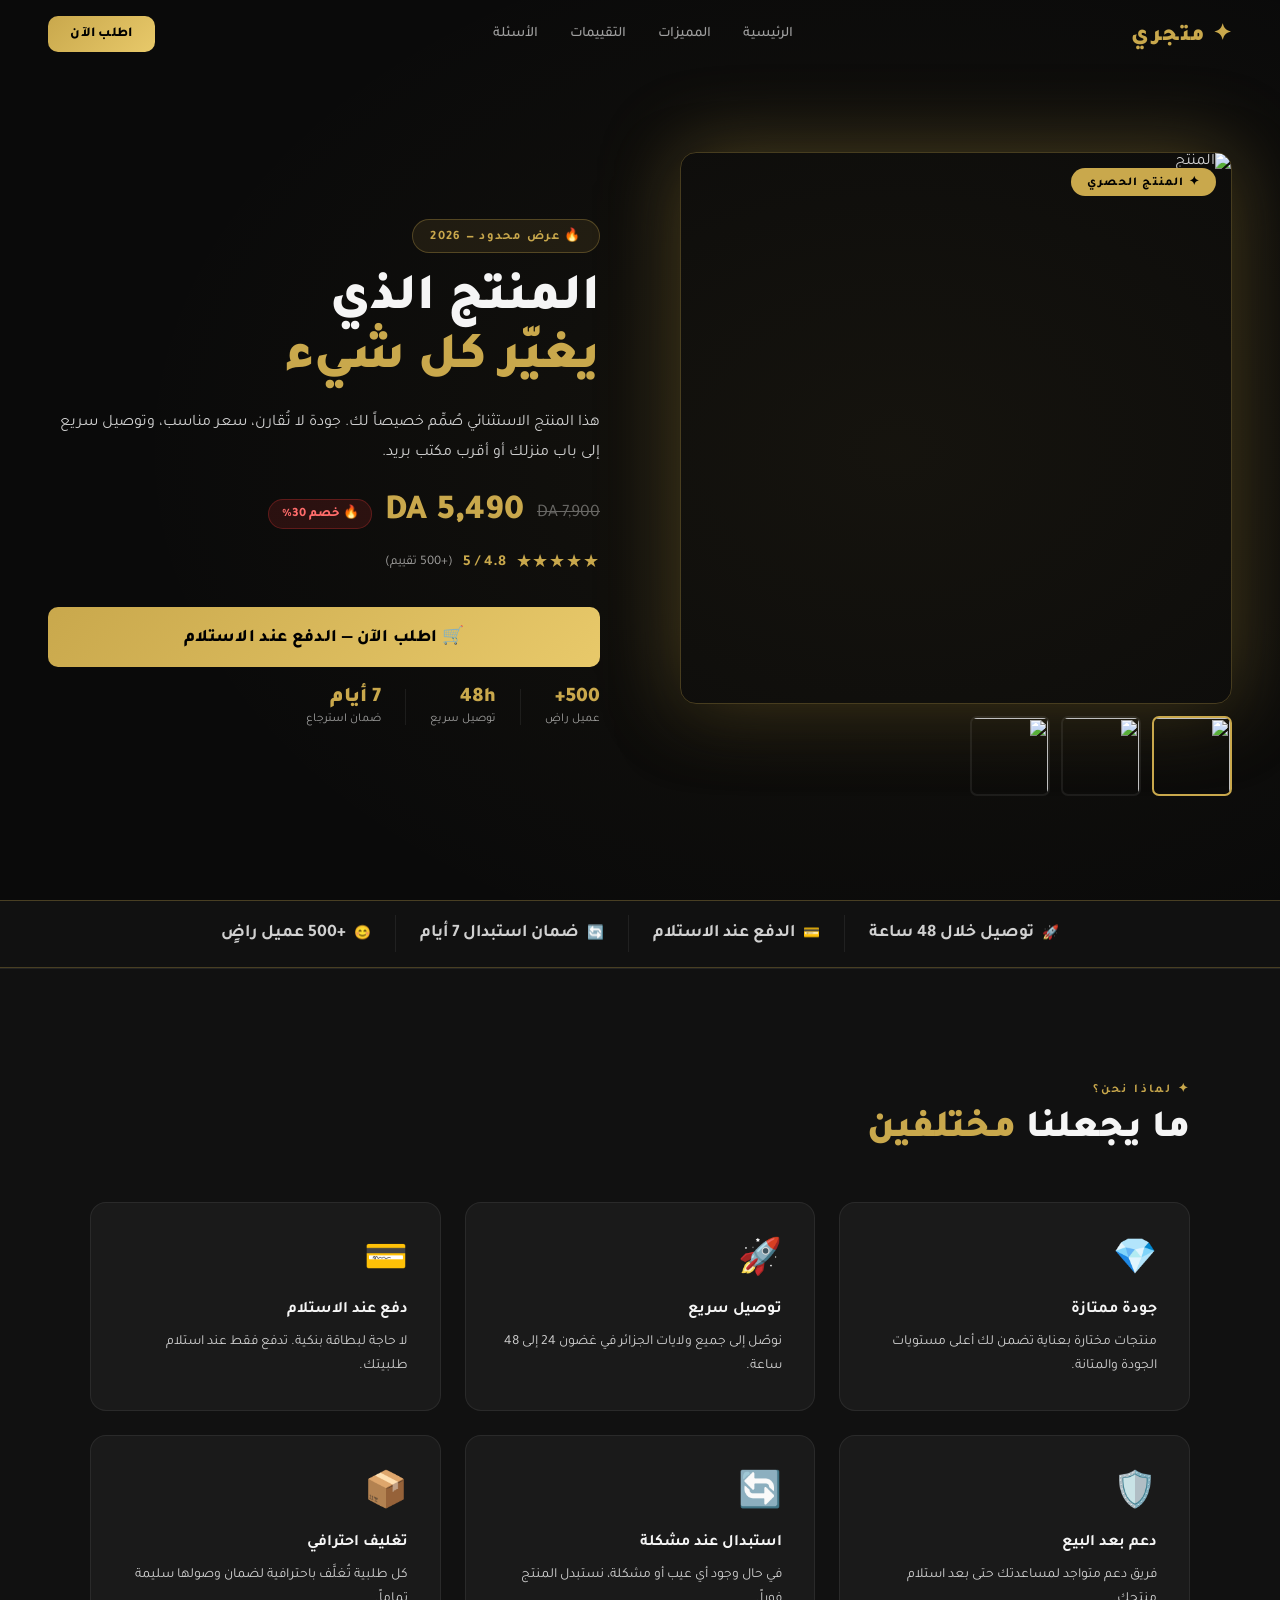
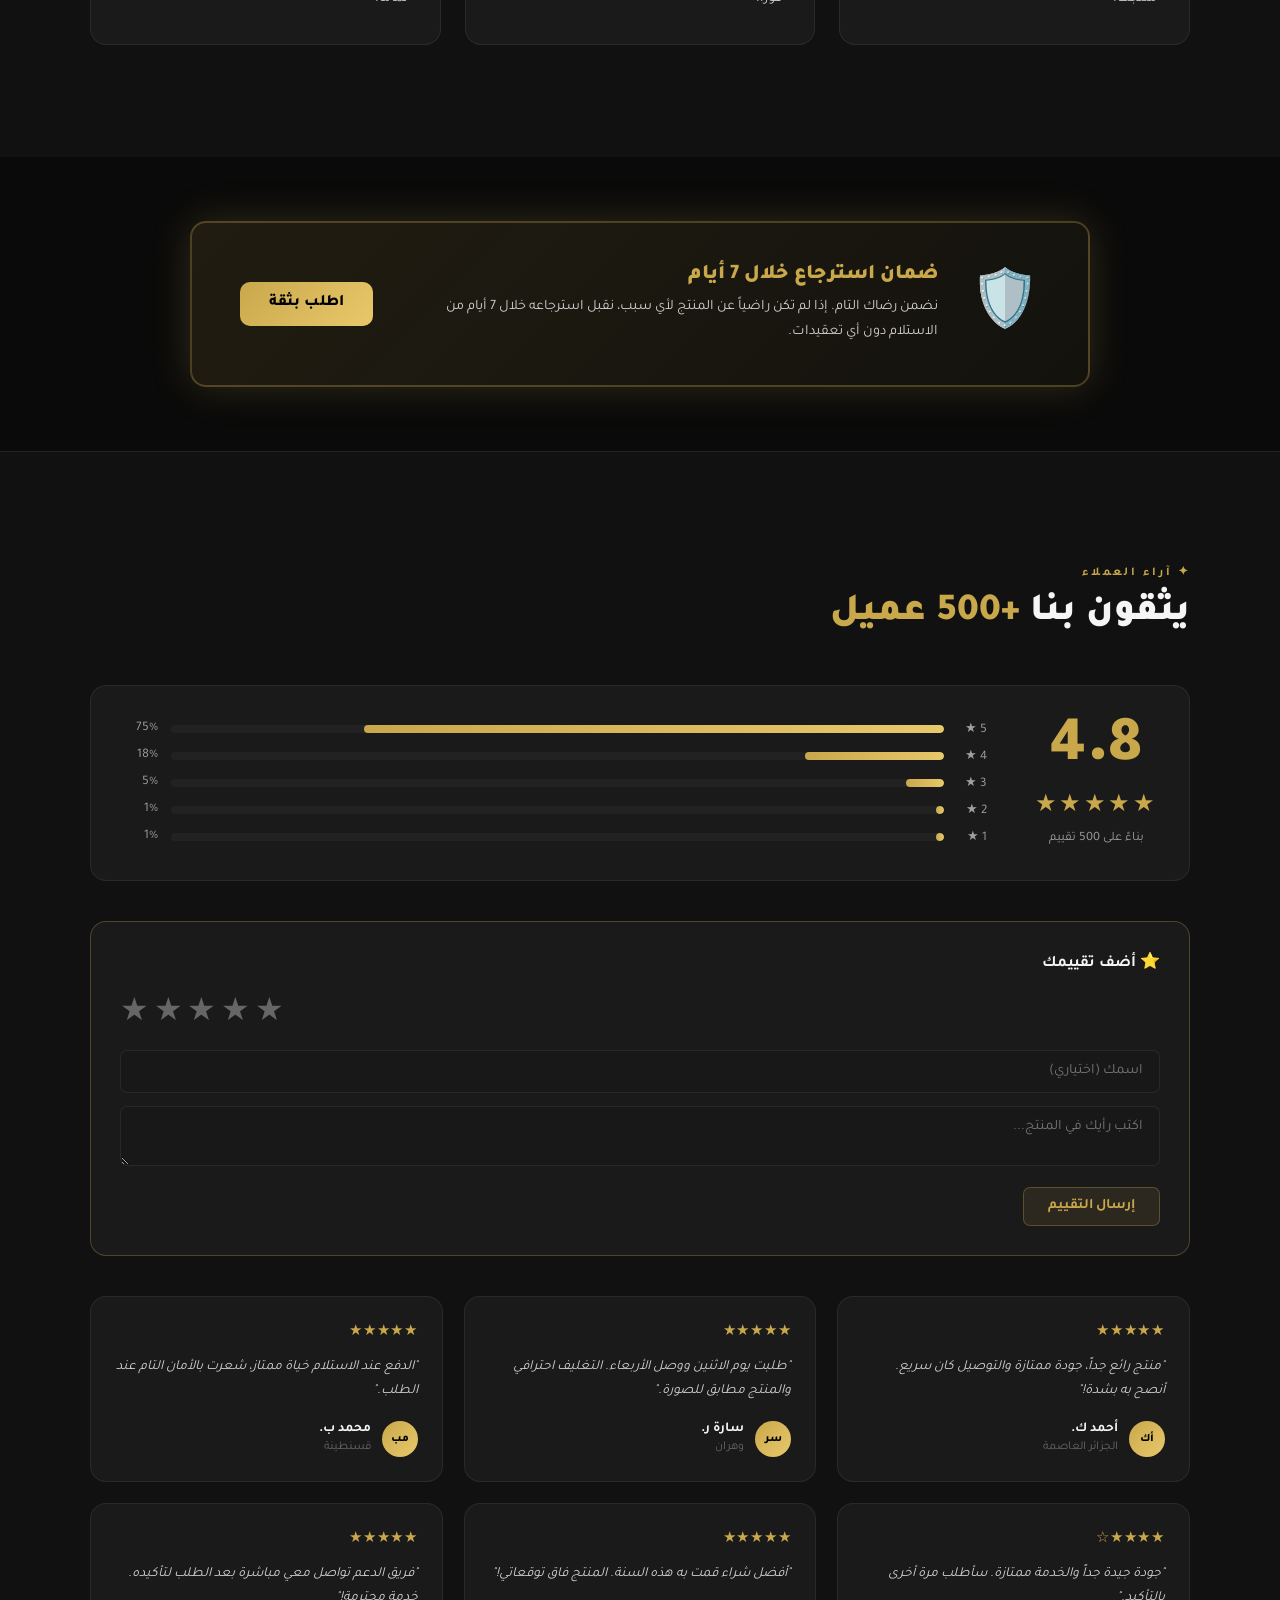
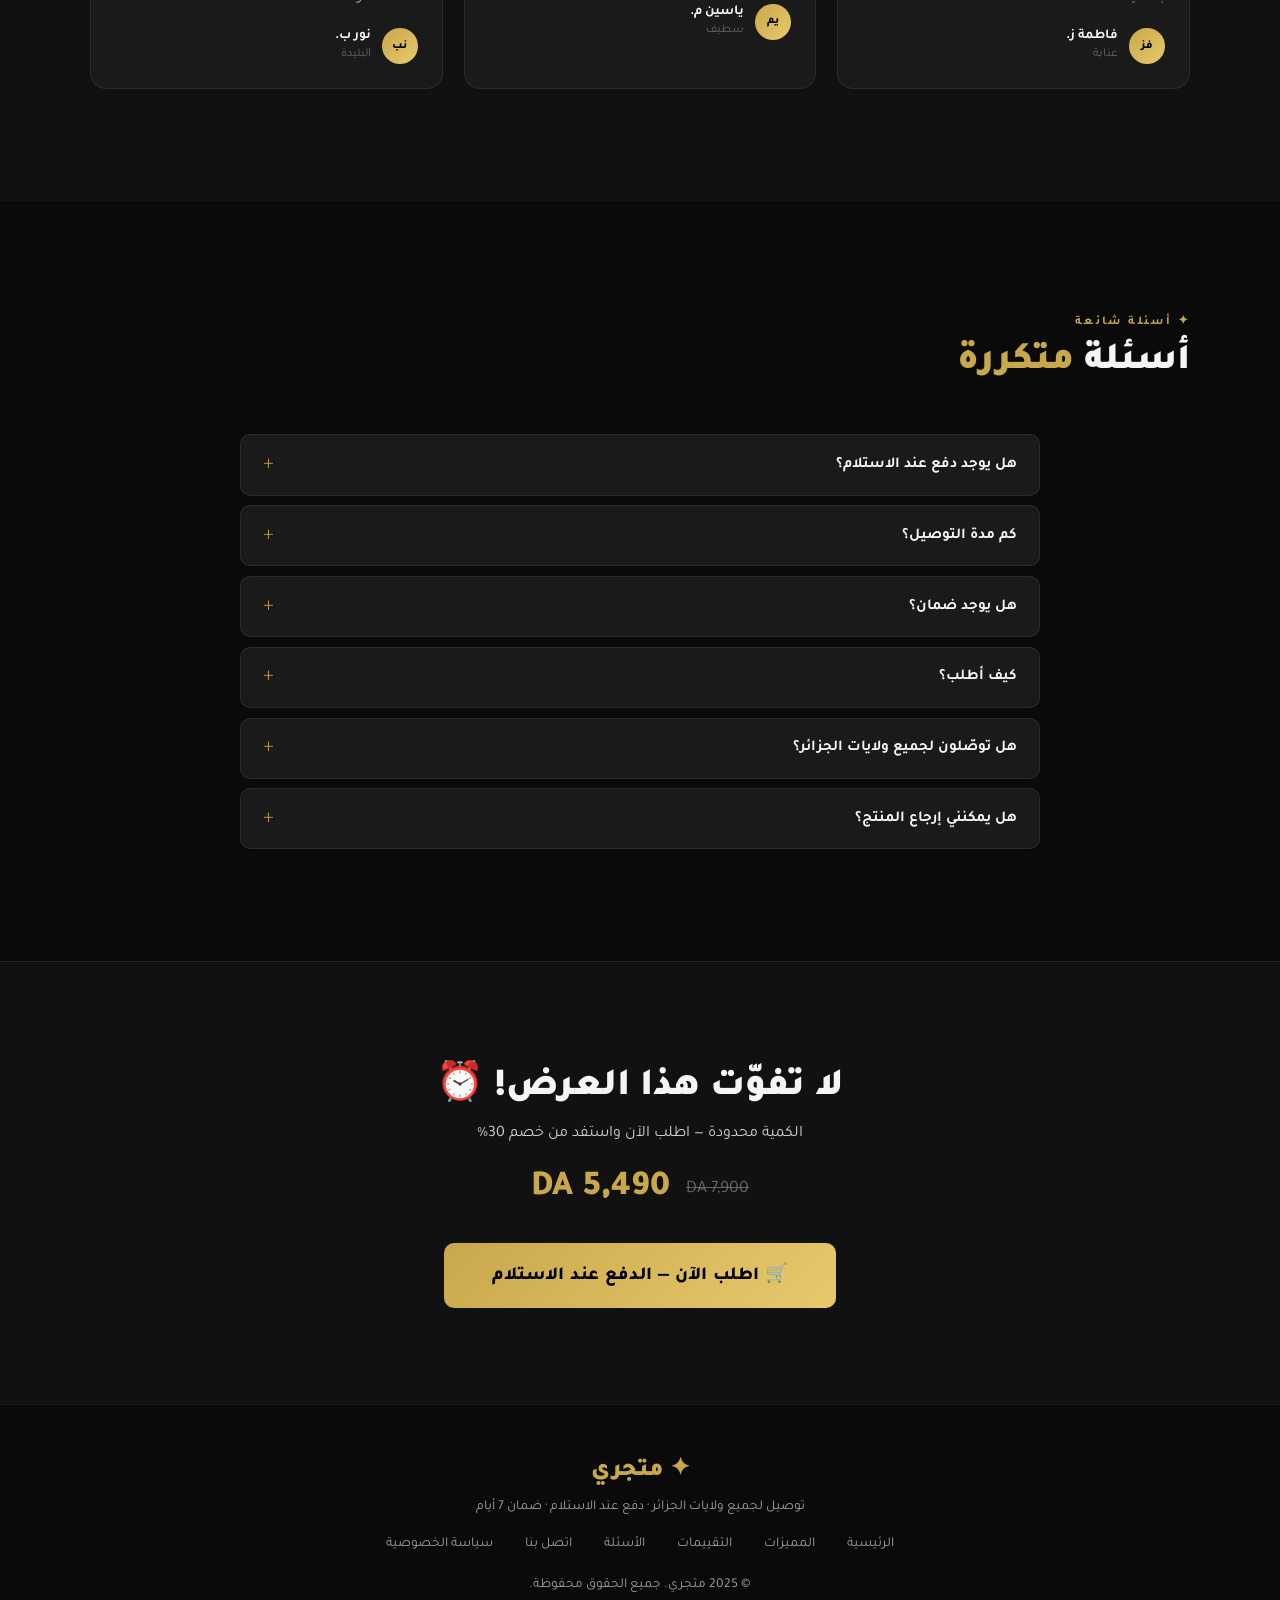
==== commit fbfac91f: "Add files via upload" ====
--- a/index.html
+++ b/index.html
@@ -291,6 +291,8 @@
       <a href="#features">المميزات</a>
       <a href="#reviews">التقييمات</a>
       <a href="#faq">الأسئلة</a>
+      <a href="#" data-modal="contact">اتصل بنا</a>
+     <a href="#" data-modal="privacy">سياسة الخصوصية</a>
     </div>
     <p class="footer-copy">© 2025 متجري. جميع الحقوق محفوظة.</p>
   </div>
@@ -397,6 +399,70 @@
     </div>
   </div>
 </div>
+<!-- Modal اتصل بنا -->
+<div id="modal-contact" class="page-modal-overlay hidden">
+  <div class="page-modal-box">
+    <button class="modal-close-btn" data-close="contact">✕</button>
+    <h2>📞 اتصل بنا</h2>
+    <p>نحن هنا لمساعدتك في أي وقت. تواصل معنا عبر أي من القنوات التالية:</p>
+    <div class="contact-items">
+      <a href="https://instagram.com/YOUR_USERNAME" target="_blank" class="contact-item">
+        <span>📸</span><div><strong>إنستغرام</strong><small>@YOUR_USERNAME</small></div>
+      </a>
+      <a href="https://facebook.com/YOUR_PAGE" target="_blank" class="contact-item">
+        <span>📘</span><div><strong>فيسبوك</strong><small>YOUR_PAGE</small></div>
+      </a>
+      <a href="mailto:YOUR@EMAIL.com" class="contact-item">
+        <span>✉️</span><div><strong>البريد الإلكتروني</strong><small>YOUR@EMAIL.com</small></div>
+      </a>
+      <a href="https://wa.me/213XXXXXXXXX" target="_blank" class="contact-item">
+        <span>💬</span><div><strong>واتساب</strong><small>+213 XX XX XX XX</small></div>
+      </a>
+    </div>
+    <p style="margin-top:1.5rem;font-size:.85rem;color:var(--text2);">ساعات الدعم: من الأحد إلى الخميس — 9 صباحاً حتى 9 مساءً</p>
+  </div>
+</div>
+<!-- Modal اتصل بنا -->
+<div id="modal-contact" class="page-modal-overlay hidden">
+  <div class="page-modal-box">
+    <button class="modal-close-btn" data-close="contact">✕</button>
+    <h2>📞 اتصل بنا</h2>
+    <p>نحن هنا لمساعدتك في أي وقت. تواصل معنا عبر أي من القنوات التالية:</p>
+    <div class="contact-items">
+      <a href="https://instagram.com/YOUR_USERNAME" target="_blank" class="contact-item">
+        <span>📸</span><div><strong>إنستغرام</strong><small>@YOUR_USERNAME</small></div>
+      </a>
+      <a href="https://facebook.com/YOUR_PAGE" target="_blank" class="contact-item">
+        <span>📘</span><div><strong>فيسبوك</strong><small>YOUR_PAGE</small></div>
+      </a>
+      <a href="mailto:YOUR@EMAIL.com" class="contact-item">
+        <span>✉️</span><div><strong>البريد الإلكتروني</strong><small>YOUR@EMAIL.com</small></div>
+      </a>
+      <a href="https://wa.me/213XXXXXXXXX" target="_blank" class="contact-item">
+        <span>💬</span><div><strong>واتساب</strong><small>+213 XX XX XX XX</small></div>
+      </a>
+    </div>
+    <p style="margin-top:1.5rem;font-size:.85rem;color:var(--text2);">ساعات الدعم: من الأحد إلى الخميس — 9 صباحاً حتى 9 مساءً</p>
+  </div>
+</div>
+
+<!-- Modal سياسة الخصوصية -->
+<div id="modal-privacy" class="page-modal-overlay hidden">
+  <div class="page-modal-box">
+    <button class="modal-close-btn" data-close="privacy">✕</button>
+    <h2>🔒 سياسة الخصوصية</h2>
+    <h3>المعلومات التي نجمعها</h3>
+    <p>عند تقديم طلبك، نجمع: الاسم، رقم الهاتف، الولاية، البلدية، والعنوان. تُستخدم هذه المعلومات فقط لمعالجة طلبك وتوصيله.</p>
+    <h3>كيف نستخدم معلوماتك</h3>
+    <p>نستخدم بياناتك فقط للتواصل معك لتأكيد الطلب وتنسيق التوصيل. لا نبيع بياناتك لأي طرف ثالث.</p>
+    <h3>مشاركة البيانات</h3>
+    <p>نشارك معلومات التوصيل فقط مع شركات التوصيل الموثوقة لإتمام عملية الشحن.</p>
+    <h3>الأمان</h3>
+    <p>جميع معلوماتك محفوظة بشكل آمن. لا نحتفظ بأي بيانات مالية لأن جميع معاملاتنا نقدية عند الاستلام.</p>
+    <h3>التواصل</h3>
+    <p>لأي استفسار حول خصوصيتك: <a href="mailto:YOUR@EMAIL.com" style="color:var(--gold)">YOUR@EMAIL.com</a></p>
+  </div>
+</div>
 
 <!-- ═══ شكراً ═══ -->
 <div id="thank-overlay" class="overlay hidden">
--- a/style.css
+++ b/style.css
@@ -561,3 +561,47 @@
   .hero-stats { flex-wrap:wrap; gap:1rem; }
   .price-new { font-size:1.8rem; }
 }
+/* Page Modals */
+.page-modal-overlay {
+  position: fixed; inset: 0;
+  background: rgba(0,0,0,.85); backdrop-filter: blur(8px);
+  z-index: 300; display: flex; align-items: center; justify-content: center;
+  padding: 1rem; opacity: 0; transition: opacity .3s ease;
+}
+.page-modal-overlay.visible { opacity: 1; }
+.page-modal-box {
+  background: var(--bg2); border: 1px solid var(--gold-border);
+  border-radius: 20px; width: 100%; max-width: 580px;
+  max-height: 88vh; overflow-y: auto; padding: 2.5rem;
+  position: relative;
+  transform: translateY(20px) scale(.97);
+  transition: transform .4s cubic-bezier(.34,1.56,.64,1);
+}
+.page-modal-overlay.visible .page-modal-box { transform: translateY(0) scale(1); }
+.modal-close-btn {
+  position: absolute; top: 1rem; left: 1rem;
+  width: 32px; height: 32px; border-radius: 50%;
+  background: var(--surface2); color: var(--text2);
+  display: flex; align-items: center; justify-content: center;
+  font-size: .85rem; cursor: pointer; border: none;
+  transition: all .3s ease;
+}
+.modal-close-btn:hover { background: var(--danger); color: #fff; }
+.page-modal-box h2 {
+  font-size: 1.5rem; font-weight: 900; color: var(--gold);
+  margin-bottom: 1rem; padding-bottom: 1rem;
+  border-bottom: 1px solid var(--border);
+}
+.page-modal-box h3 { font-size: 1rem; font-weight: 800; color: var(--white); margin: 1.3rem 0 .5rem; }
+.page-modal-box p { font-size: .9rem; color: var(--text); line-height: 1.85; margin-bottom: .5rem; }
+.contact-items { display: flex; flex-direction: column; gap: .8rem; margin-top: 1.2rem; }
+.contact-item {
+  display: flex; align-items: center; gap: 1rem;
+  background: var(--surface); border: 1px solid var(--border);
+  border-radius: var(--radius-sm); padding: 1rem 1.2rem;
+  transition: border-color .3s, transform .3s; cursor: pointer;
+}
+.contact-item:hover { border-color: var(--gold-border); transform: translateX(-4px); }
+.contact-item > span { font-size: 1.6rem; flex-shrink: 0; }
+.contact-item strong { display: block; font-size: .9rem; color: var(--white); margin-bottom: .1rem; }
+.contact-item small { font-size: .8rem; color: var(--text2); }
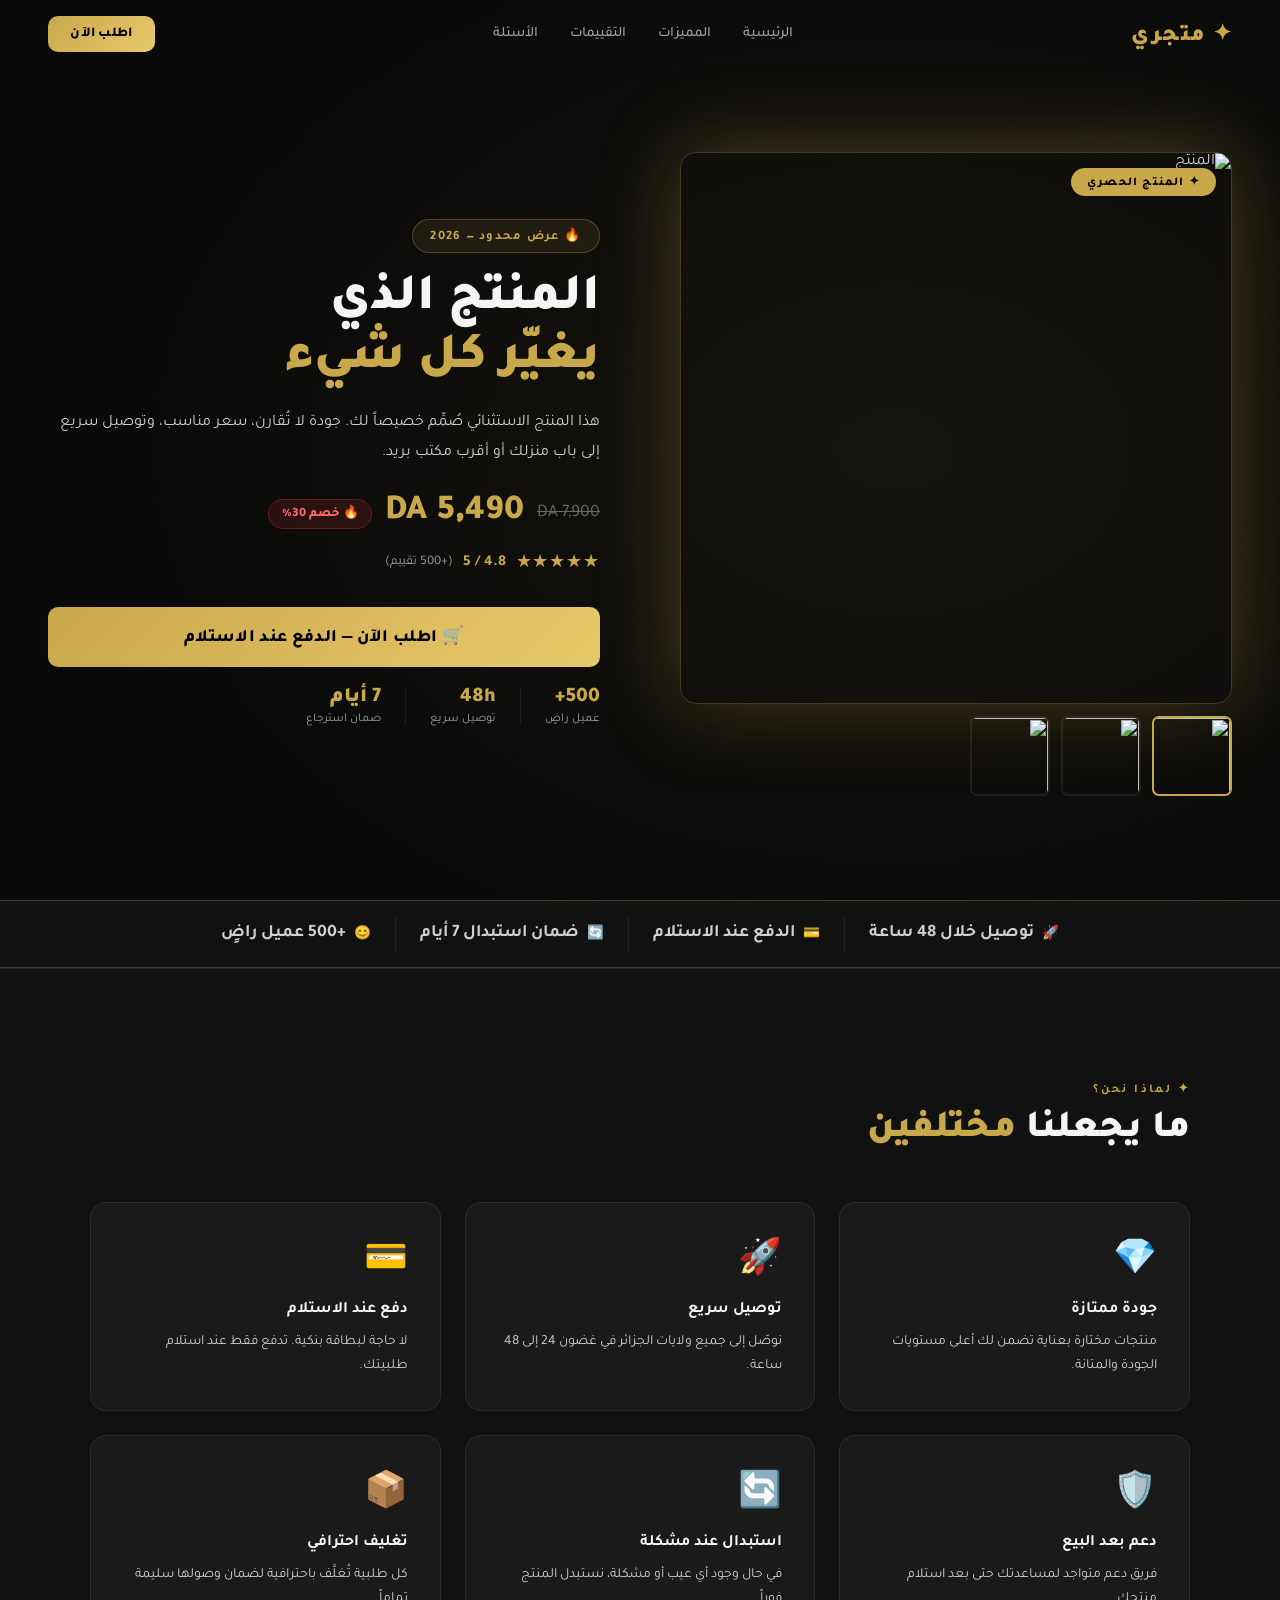
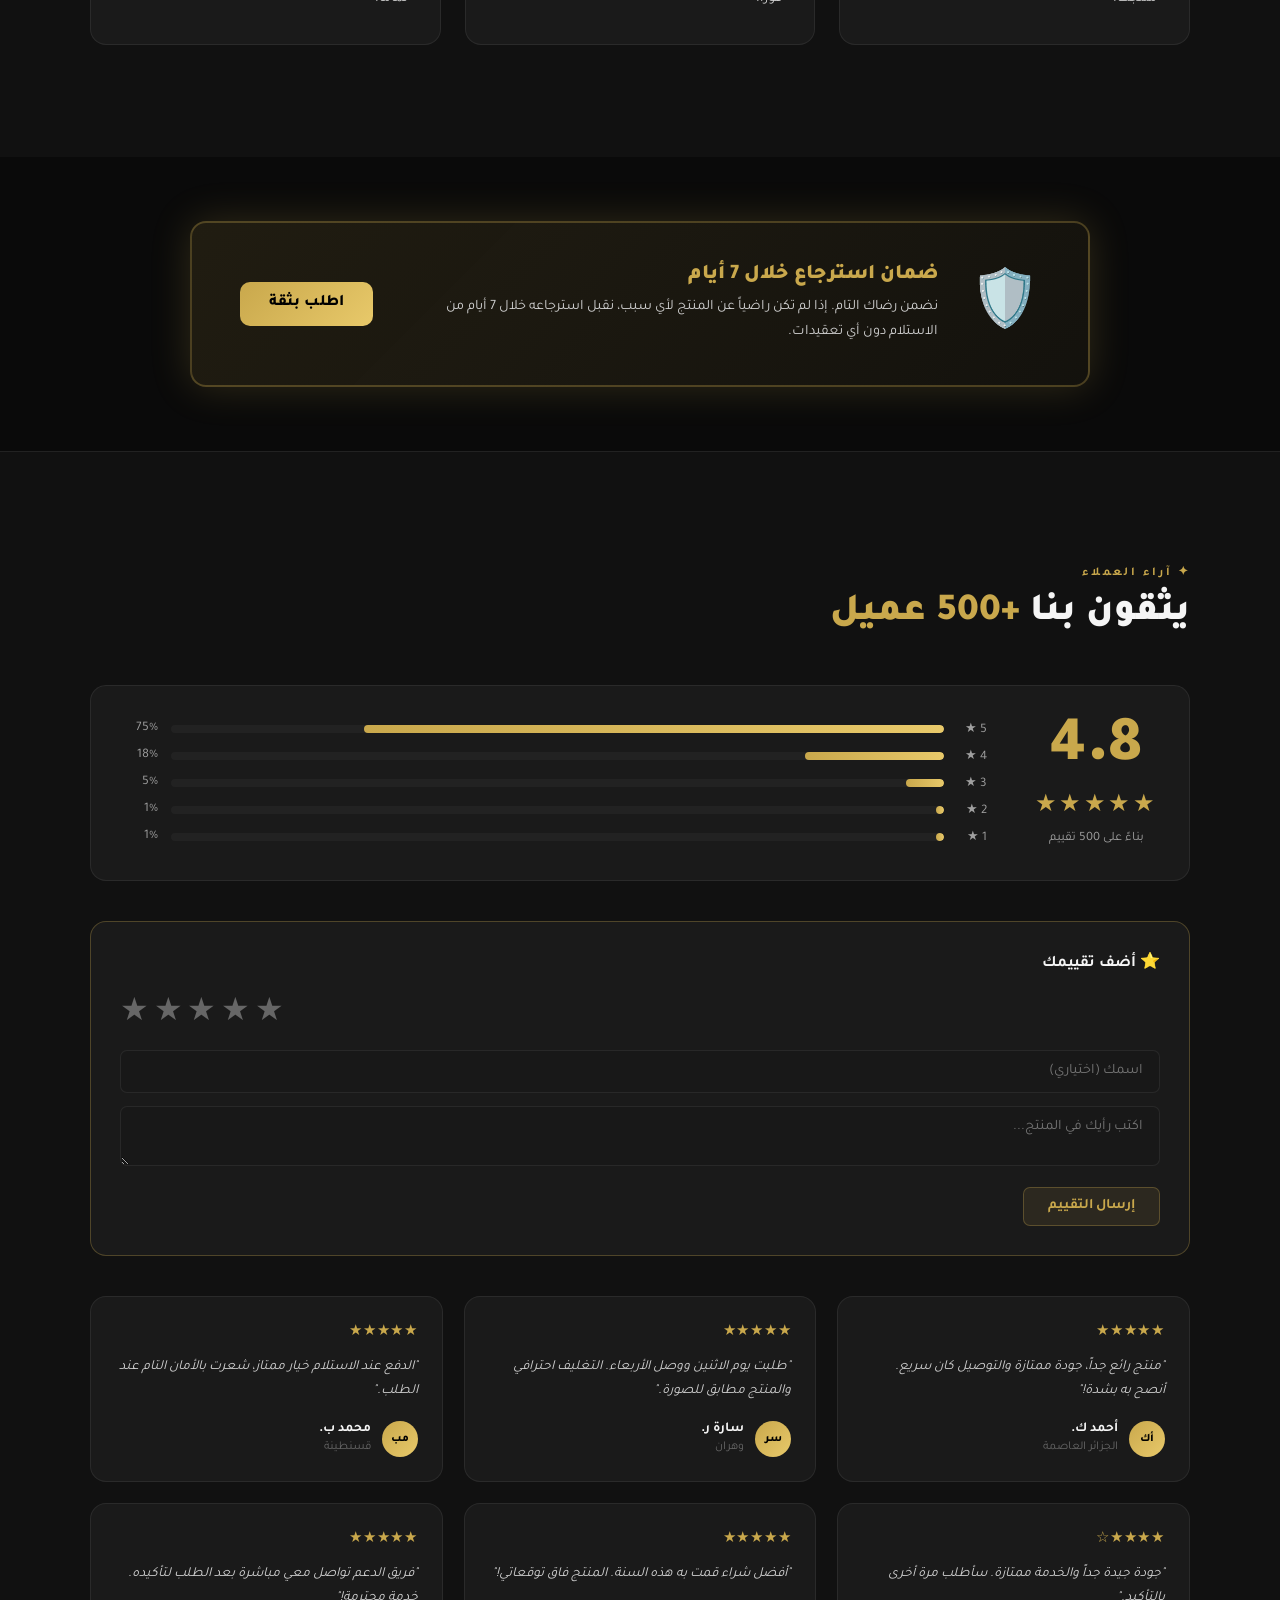
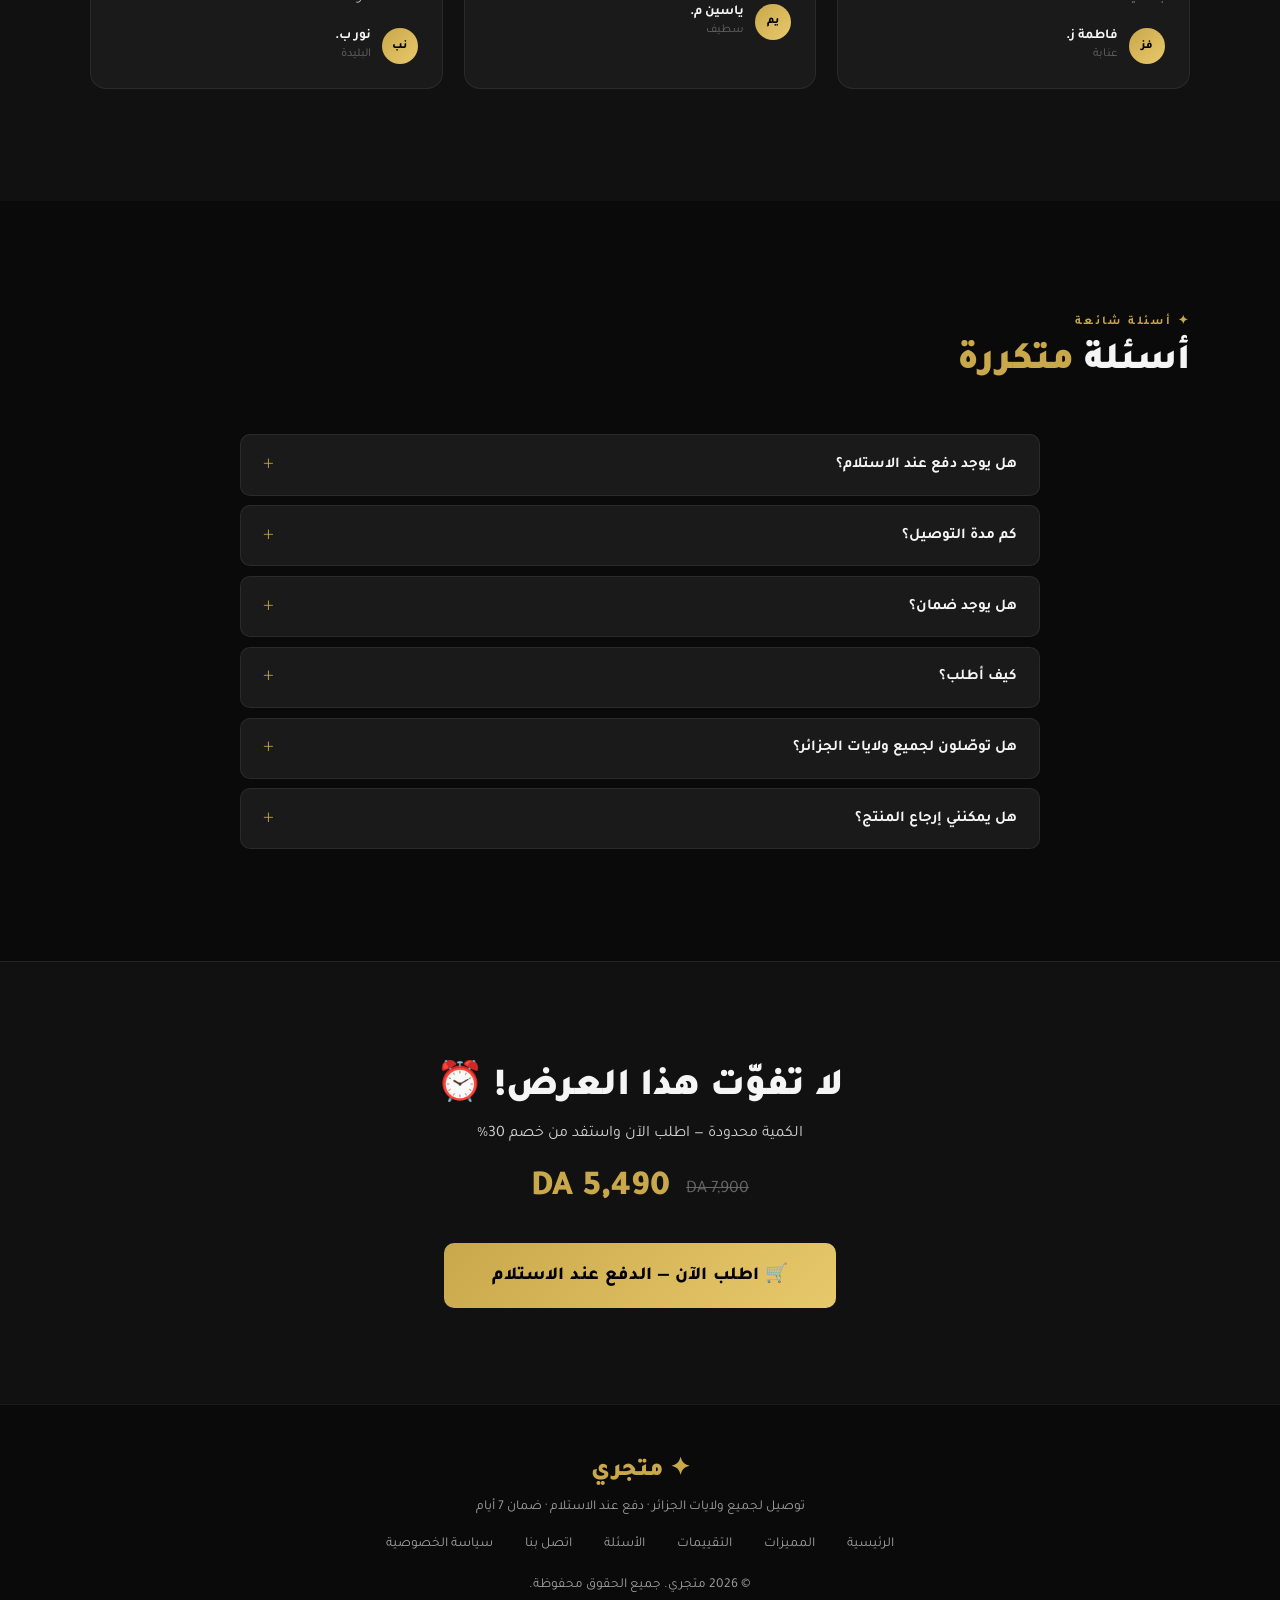
==== commit 09f465a3: "Add files via upload" ====
--- a/index.html
+++ b/index.html
@@ -22,6 +22,24 @@
 <meta name="author" content="Rahim DZ, abderrahim, bouhadda, mouhamed, namchi, abderrahim, abderahim">
 
 <meta name="robots" content="index, follow">
+
+<!-- Meta Pixel Code -->
+<script>
+!function(f,b,e,v,n,t,s)
+{if(f.fbq)return;n=f.fbq=function(){n.callMethod?
+n.callMethod.apply(n,arguments):n.queue.push(arguments)};
+if(!f._fbq)f._fbq=n;n.push=n;n.loaded=!0;n.version='2.0';
+n.queue=[];t=b.createElement(e);t.async=!0;
+t.src=v;s=b.getElementsByTagName(e)[0];
+s.parentNode.insertBefore(t,s)}(window, document,'script',
+'https://connect.facebook.net/en_US/fbevents.js');
+fbq('init', 'YOUR_PIXEL_ID_HERE');
+fbq('track', 'PageView');
+</script>
+<noscript><img height="1" width="1" style="display:none"
+src="https://www.facebook.com/tr?id=YOUR_PIXEL_ID_HERE&ev=PageView&noscript=1"
+/></noscript>
+<!-- End Meta Pixel Code -->
 </head>
 <body>
 
@@ -205,7 +223,7 @@
       </div>
       <div class="review-card">
         <div class="review-stars">★★★★★</div>
-        <p>"الدفع عند الاستلام خياة ممتاز، شعرت بالأمان التام عند الطلب."</p>
+        <p>"الدفع عند الاستلام خيار ممتاز، شعرت بالأمان التام عند الطلب."</p>
         <div class="reviewer"><div class="rev-av">مب</div><div><strong>محمد ب.</strong><span>قسنطينة</span></div></div>
       </div>
       <div class="review-card">
@@ -294,7 +312,7 @@
       <a href="#" data-modal="contact">اتصل بنا</a>
      <a href="#" data-modal="privacy">سياسة الخصوصية</a>
     </div>
-    <p class="footer-copy">© 2025 متجري. جميع الحقوق محفوظة.</p>
+    <p class="footer-copy">© 2026 متجري. جميع الحقوق محفوظة.</p>
   </div>
 </footer>
 
@@ -357,8 +375,8 @@
           <span class="ferr" id="err-wilaya"></span>
         </div>
         <div class="form-group">
-          <label>البلدية <span class="req">*</span></label>
-          <select id="f-baladia" disabled><option value="">— اختر الولاية أولاً —</option></select>
+          <label>المدينة / البلدية <span class="req">*</span></label>
+          <input type="text" id="f-baladia" placeholder="اكتب اسم مدينتك أو بلديتك"/>
           <span class="ferr" id="err-baladia"></span>
         </div>
       </div>
@@ -399,6 +417,7 @@
     </div>
   </div>
 </div>
+
 <!-- Modal اتصل بنا -->
 <div id="modal-contact" class="page-modal-overlay hidden">
   <div class="page-modal-box">
@@ -422,29 +441,6 @@
     <p style="margin-top:1.5rem;font-size:.85rem;color:var(--text2);">ساعات الدعم: من الأحد إلى الخميس — 9 صباحاً حتى 9 مساءً</p>
   </div>
 </div>
-<!-- Modal اتصل بنا -->
-<div id="modal-contact" class="page-modal-overlay hidden">
-  <div class="page-modal-box">
-    <button class="modal-close-btn" data-close="contact">✕</button>
-    <h2>📞 اتصل بنا</h2>
-    <p>نحن هنا لمساعدتك في أي وقت. تواصل معنا عبر أي من القنوات التالية:</p>
-    <div class="contact-items">
-      <a href="https://instagram.com/YOUR_USERNAME" target="_blank" class="contact-item">
-        <span>📸</span><div><strong>إنستغرام</strong><small>@YOUR_USERNAME</small></div>
-      </a>
-      <a href="https://facebook.com/YOUR_PAGE" target="_blank" class="contact-item">
-        <span>📘</span><div><strong>فيسبوك</strong><small>YOUR_PAGE</small></div>
-      </a>
-      <a href="mailto:YOUR@EMAIL.com" class="contact-item">
-        <span>✉️</span><div><strong>البريد الإلكتروني</strong><small>YOUR@EMAIL.com</small></div>
-      </a>
-      <a href="https://wa.me/213XXXXXXXXX" target="_blank" class="contact-item">
-        <span>💬</span><div><strong>واتساب</strong><small>+213 XX XX XX XX</small></div>
-      </a>
-    </div>
-    <p style="margin-top:1.5rem;font-size:.85rem;color:var(--text2);">ساعات الدعم: من الأحد إلى الخميس — 9 صباحاً حتى 9 مساءً</p>
-  </div>
-</div>
 
 <!-- Modal سياسة الخصوصية -->
 <div id="modal-privacy" class="page-modal-overlay hidden">
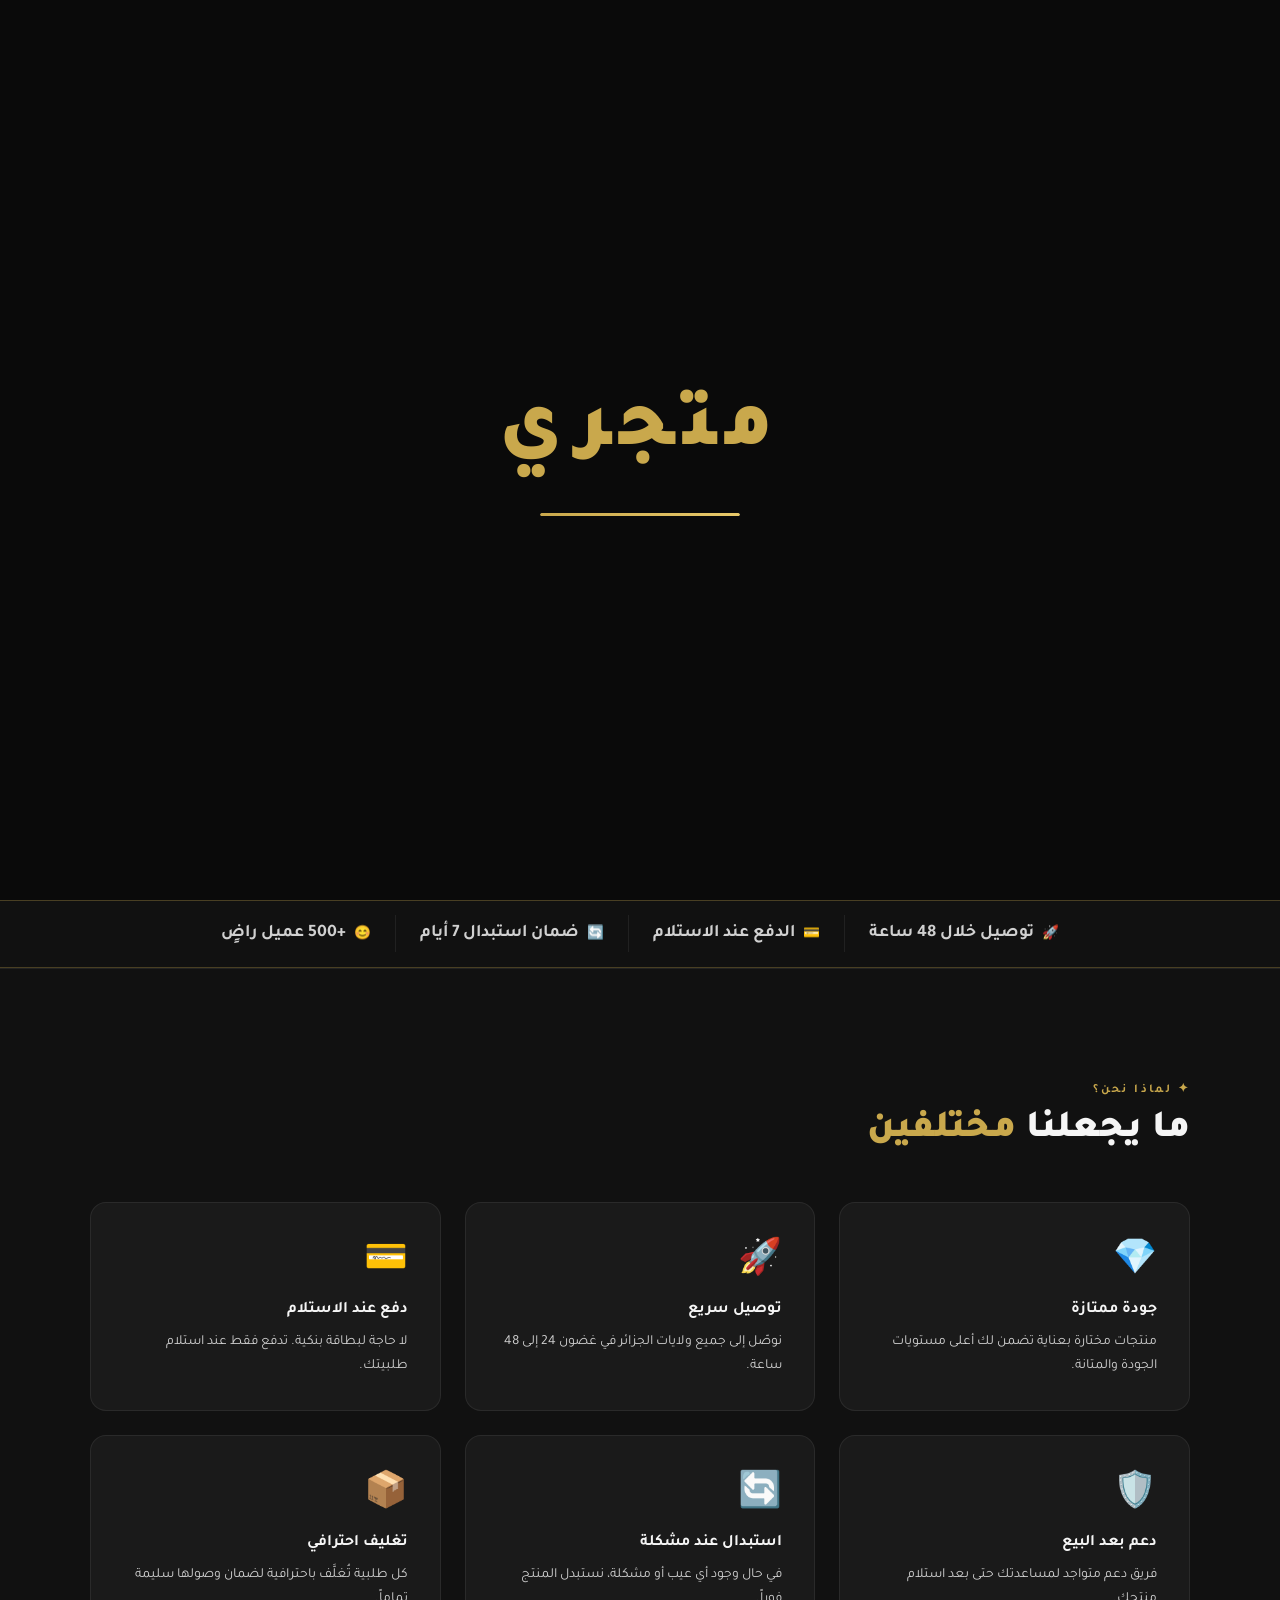
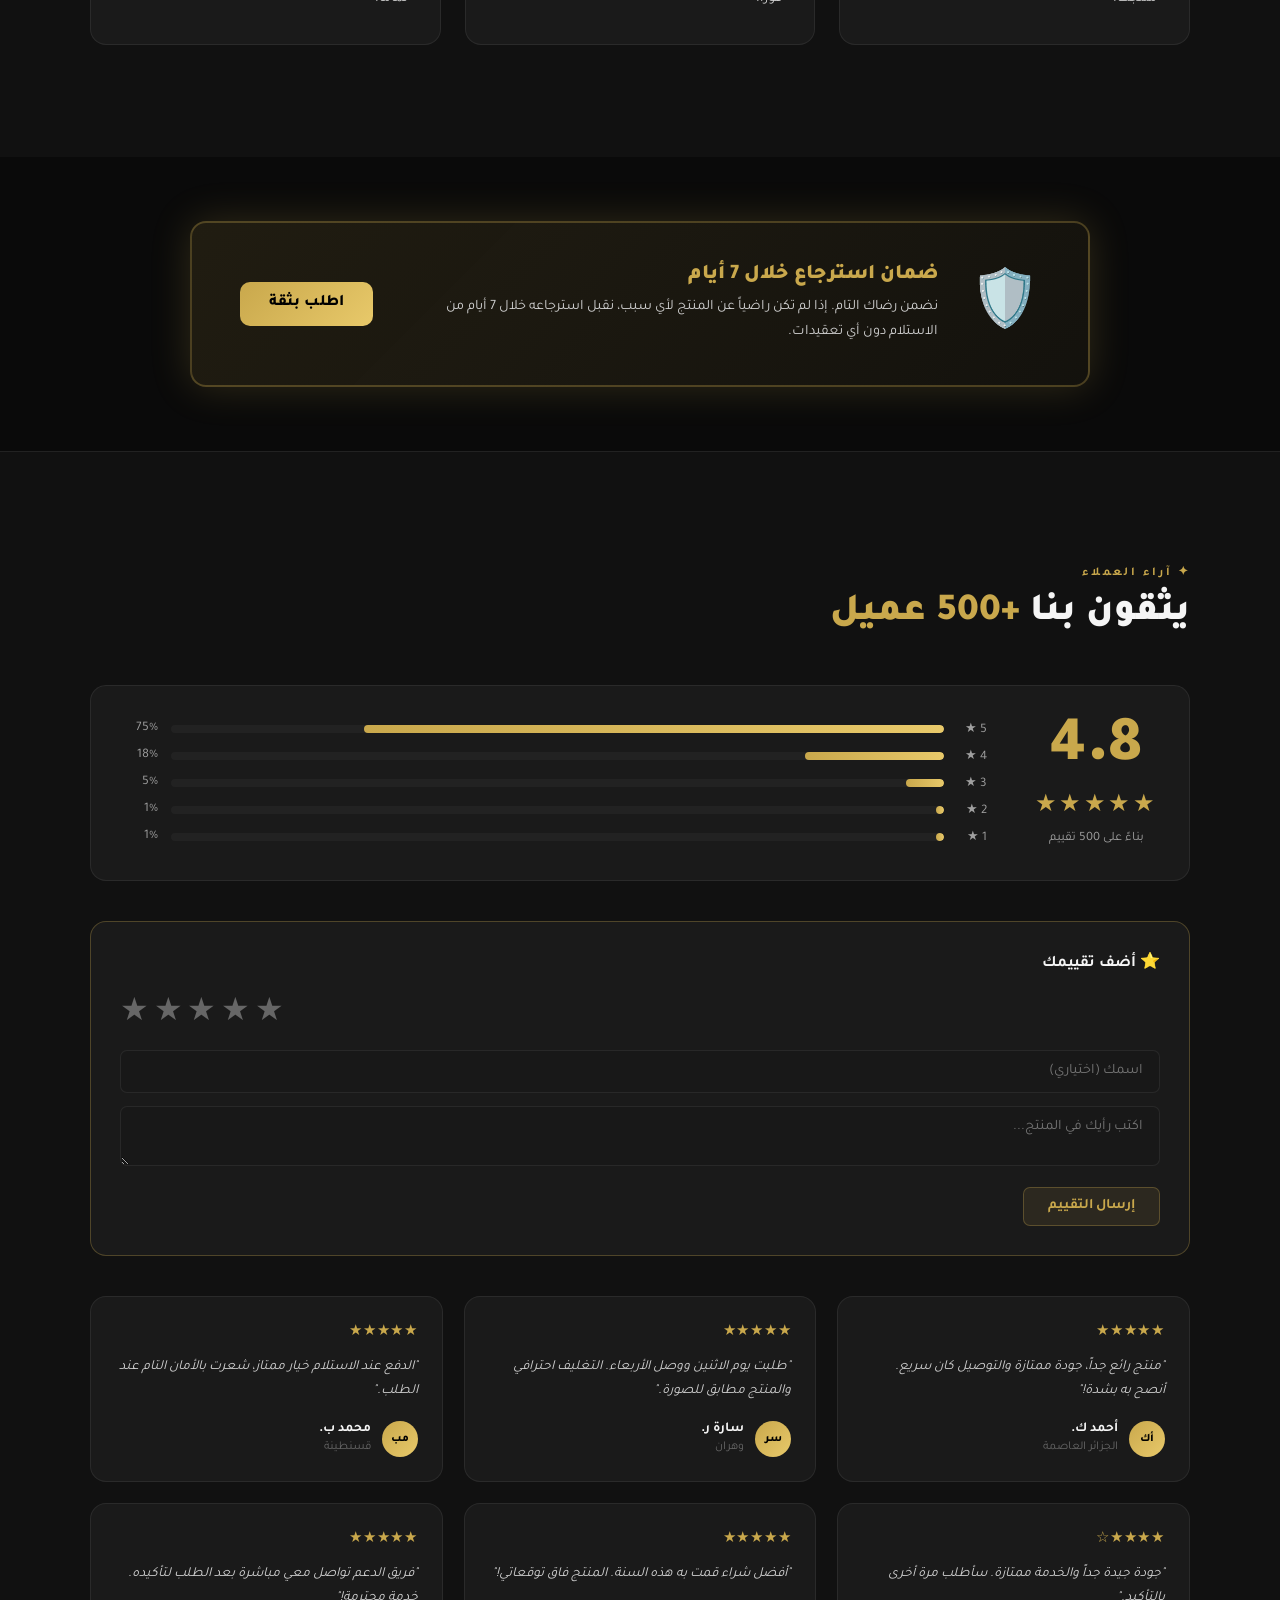
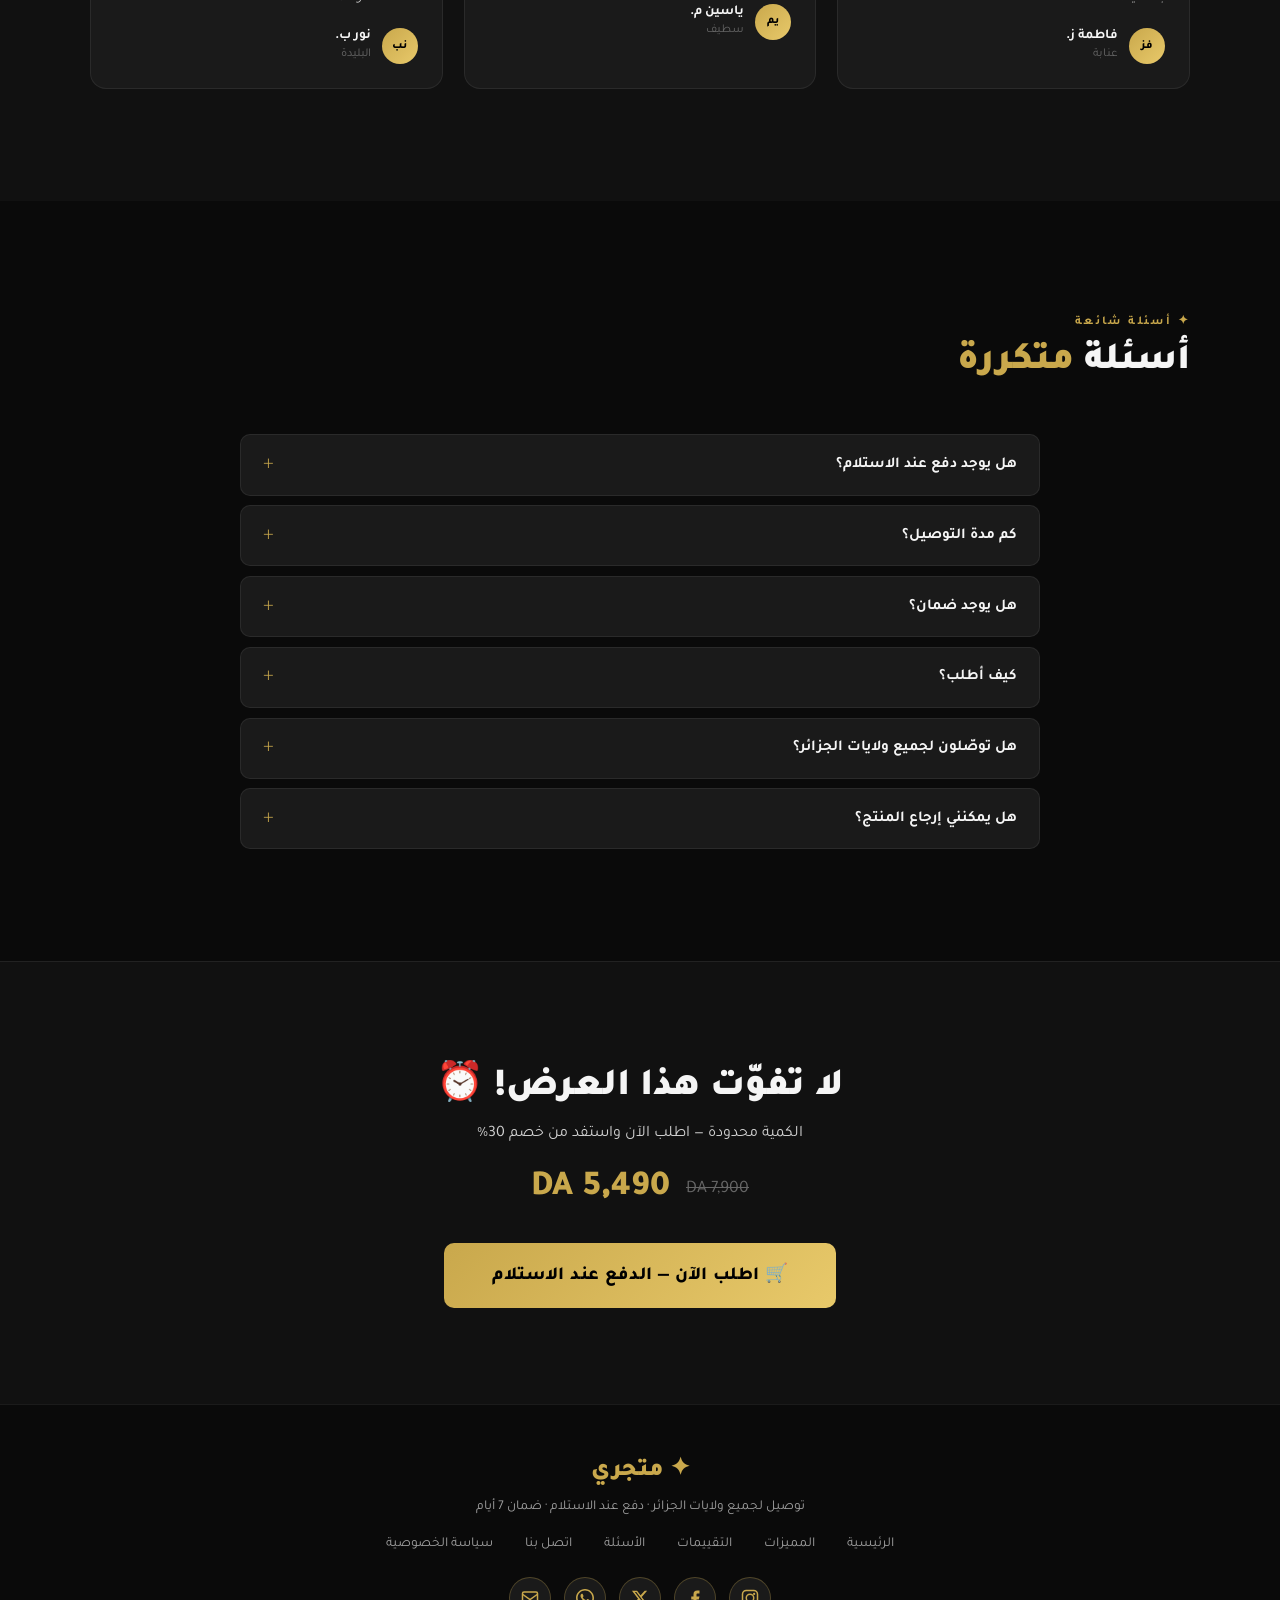
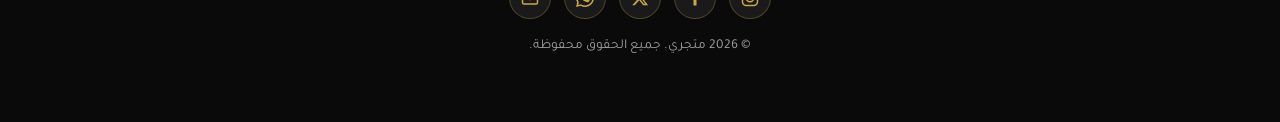
==== commit 071c562d: "Add files via upload" ====
--- a/index.html
+++ b/index.html
@@ -22,6 +22,7 @@
 <meta name="author" content="Rahim DZ, abderrahim, bouhadda, mouhamed, namchi, abderrahim, abderahim">
 
 <meta name="robots" content="index, follow">
+
 
 <!-- Meta Pixel Code -->
 <script>
@@ -33,13 +34,14 @@
 t.src=v;s=b.getElementsByTagName(e)[0];
 s.parentNode.insertBefore(t,s)}(window, document,'script',
 'https://connect.facebook.net/en_US/fbevents.js');
-fbq('init', 'YOUR_PIXEL_ID_HERE');
+fbq('init', '1980311795928748');
 fbq('track', 'PageView');
 </script>
 <noscript><img height="1" width="1" style="display:none"
-src="https://www.facebook.com/tr?id=YOUR_PIXEL_ID_HERE&ev=PageView&noscript=1"
+src="https://www.facebook.com/tr?id=1980311795928748&ev=PageView&noscript=1"
 /></noscript>
 <!-- End Meta Pixel Code -->
+
 </head>
 <body>
 
@@ -311,6 +313,42 @@
       <a href="#faq">الأسئلة</a>
       <a href="#" data-modal="contact">اتصل بنا</a>
      <a href="#" data-modal="privacy">سياسة الخصوصية</a>
+    </div>
+    <!-- أيقونات التواصل الاجتماعي -->
+    <div class="footer-socials">
+      <!-- انستغرام -->
+      <a href="https://instagram.com/YOUR_USERNAME" target="_blank" class="social-icon" title="انستغرام">
+        <svg viewBox="0 0 24 24" fill="none" xmlns="http://www.w3.org/2000/svg">
+          <rect x="2" y="2" width="20" height="20" rx="5" ry="5" stroke="currentColor" stroke-width="2"/>
+          <circle cx="12" cy="12" r="5" stroke="currentColor" stroke-width="2"/>
+          <circle cx="17.5" cy="6.5" r="1.5" fill="currentColor"/>
+        </svg>
+      </a>
+      <!-- فيسبوك -->
+      <a href="https://facebook.com/YOUR_PAGE" target="_blank" class="social-icon" title="فيسبوك">
+        <svg viewBox="0 0 24 24" fill="currentColor" xmlns="http://www.w3.org/2000/svg">
+          <path d="M18 2h-3a5 5 0 00-5 5v3H7v4h3v8h4v-8h3l1-4h-4V7a1 1 0 011-1h3z"/>
+        </svg>
+      </a>
+      <!-- تويتر / X -->
+      <a href="https://twitter.com/YOUR_USERNAME" target="_blank" class="social-icon" title="تويتر">
+        <svg viewBox="0 0 24 24" fill="currentColor" xmlns="http://www.w3.org/2000/svg">
+          <path d="M18.244 2.25h3.308l-7.227 8.26 8.502 11.24H16.17l-5.214-6.817L4.99 21.75H1.68l7.73-8.835L1.254 2.25H8.08l4.713 6.231zm-1.161 17.52h1.833L7.084 4.126H5.117z"/>
+        </svg>
+      </a>
+      <!-- واتساب -->
+      <a href="https://wa.me/213XXXXXXXXX" target="_blank" class="social-icon" title="واتساب">
+        <svg viewBox="0 0 24 24" fill="currentColor" xmlns="http://www.w3.org/2000/svg">
+          <path d="M17.472 14.382c-.297-.149-1.758-.867-2.03-.967-.273-.099-.471-.148-.67.15-.197.297-.767.966-.94 1.164-.173.199-.347.223-.644.075-.297-.15-1.255-.463-2.39-1.475-.883-.788-1.48-1.761-1.653-2.059-.173-.297-.018-.458.13-.606.134-.133.298-.347.446-.52.149-.174.198-.298.298-.497.099-.198.05-.371-.025-.52-.075-.149-.669-1.612-.916-2.207-.242-.579-.487-.5-.669-.51-.173-.008-.371-.01-.57-.01-.198 0-.52.074-.792.372-.272.297-1.04 1.016-1.04 2.479 0 1.462 1.065 2.875 1.213 3.074.149.198 2.096 3.2 5.077 4.487.709.306 1.262.489 1.694.625.712.227 1.36.195 1.871.118.571-.085 1.758-.719 2.006-1.413.248-.694.248-1.289.173-1.413-.074-.124-.272-.198-.57-.347zM12 0C5.373 0 0 5.373 0 12c0 2.123.554 4.117 1.528 5.845L.057 23.998l6.304-1.654A11.94 11.94 0 0012 24c6.627 0 12-5.373 12-12S18.627 0 12 0zm0 21.882a9.877 9.877 0 01-5.031-1.378l-.361-.214-3.741.981.998-3.648-.235-.374A9.856 9.856 0 012.118 12C2.118 6.534 6.534 2.118 12 2.118S21.882 6.534 21.882 12 17.466 21.882 12 21.882z"/>
+        </svg>
+      </a>
+      <!-- إيميل -->
+      <a href="mailto:YOUR@EMAIL.com" class="social-icon" title="البريد الإلكتروني">
+        <svg viewBox="0 0 24 24" fill="none" stroke="currentColor" stroke-width="2" xmlns="http://www.w3.org/2000/svg">
+          <rect x="2" y="4" width="20" height="16" rx="2"/>
+          <path d="M2 7l10 7 10-7"/>
+        </svg>
+      </a>
     </div>
     <p class="footer-copy">© 2026 متجري. جميع الحقوق محفوظة.</p>
   </div>
@@ -426,16 +464,39 @@
     <p>نحن هنا لمساعدتك في أي وقت. تواصل معنا عبر أي من القنوات التالية:</p>
     <div class="contact-items">
       <a href="https://instagram.com/YOUR_USERNAME" target="_blank" class="contact-item">
-        <span>📸</span><div><strong>إنستغرام</strong><small>@YOUR_USERNAME</small></div>
+        <span class="ci-icon ci-insta">
+          <svg viewBox="0 0 24 24" fill="none" xmlns="http://www.w3.org/2000/svg">
+            <rect x="2" y="2" width="20" height="20" rx="5" ry="5" stroke="currentColor" stroke-width="2"/>
+            <circle cx="12" cy="12" r="5" stroke="currentColor" stroke-width="2"/>
+            <circle cx="17.5" cy="6.5" r="1.5" fill="currentColor"/>
+          </svg>
+        </span>
+        <div><strong>إنستغرام</strong><small>@YOUR_USERNAME</small></div>
       </a>
       <a href="https://facebook.com/YOUR_PAGE" target="_blank" class="contact-item">
-        <span>📘</span><div><strong>فيسبوك</strong><small>YOUR_PAGE</small></div>
+        <span class="ci-icon ci-fb">
+          <svg viewBox="0 0 24 24" fill="currentColor" xmlns="http://www.w3.org/2000/svg">
+            <path d="M18 2h-3a5 5 0 00-5 5v3H7v4h3v8h4v-8h3l1-4h-4V7a1 1 0 011-1h3z"/>
+          </svg>
+        </span>
+        <div><strong>فيسبوك</strong><small>YOUR_PAGE</small></div>
       </a>
       <a href="mailto:YOUR@EMAIL.com" class="contact-item">
-        <span>✉️</span><div><strong>البريد الإلكتروني</strong><small>YOUR@EMAIL.com</small></div>
+        <span class="ci-icon ci-email">
+          <svg viewBox="0 0 24 24" fill="none" stroke="currentColor" stroke-width="2" xmlns="http://www.w3.org/2000/svg">
+            <rect x="2" y="4" width="20" height="16" rx="2"/>
+            <path d="M2 7l10 7 10-7"/>
+          </svg>
+        </span>
+        <div><strong>البريد الإلكتروني</strong><small>YOUR@EMAIL.com</small></div>
       </a>
       <a href="https://wa.me/213XXXXXXXXX" target="_blank" class="contact-item">
-        <span>💬</span><div><strong>واتساب</strong><small>+213 XX XX XX XX</small></div>
+        <span class="ci-icon ci-wa">
+          <svg viewBox="0 0 24 24" fill="currentColor" xmlns="http://www.w3.org/2000/svg">
+            <path d="M17.472 14.382c-.297-.149-1.758-.867-2.03-.967-.273-.099-.471-.148-.67.15-.197.297-.767.966-.94 1.164-.173.199-.347.223-.644.075-.297-.15-1.255-.463-2.39-1.475-.883-.788-1.48-1.761-1.653-2.059-.173-.297-.018-.458.13-.606.134-.133.298-.347.446-.52.149-.174.198-.298.298-.497.099-.198.05-.371-.025-.52-.075-.149-.669-1.612-.916-2.207-.242-.579-.487-.5-.669-.51-.173-.008-.371-.01-.57-.01-.198 0-.52.074-.792.372-.272.297-1.04 1.016-1.04 2.479 0 1.462 1.065 2.875 1.213 3.074.149.198 2.096 3.2 5.077 4.487.709.306 1.262.489 1.694.625.712.227 1.36.195 1.871.118.571-.085 1.758-.719 2.006-1.413.248-.694.248-1.289.173-1.413-.074-.124-.272-.198-.57-.347zM12 0C5.373 0 0 5.373 0 12c0 2.123.554 4.117 1.528 5.845L.057 23.998l6.304-1.654A11.94 11.94 0 0012 24c6.627 0 12-5.373 12-12S18.627 0 12 0zm0 21.882a9.877 9.877 0 01-5.031-1.378l-.361-.214-3.741.981.998-3.648-.235-.374A9.856 9.856 0 012.118 12C2.118 6.534 6.534 2.118 12 2.118S21.882 6.534 21.882 12 17.466 21.882 12 21.882z"/>
+          </svg>
+        </span>
+        <div><strong>واتساب</strong><small>+213 XX XX XX XX</small></div>
       </a>
     </div>
     <p style="margin-top:1.5rem;font-size:.85rem;color:var(--text2);">ساعات الدعم: من الأحد إلى الخميس — 9 صباحاً حتى 9 مساءً</p>
--- a/style.css
+++ b/style.css
@@ -605,3 +605,39 @@
 .contact-item > span { font-size: 1.6rem; flex-shrink: 0; }
 .contact-item strong { display: block; font-size: .9rem; color: var(--white); margin-bottom: .1rem; }
 .contact-item small { font-size: .8rem; color: var(--text2); }
+
+/* ══ أيقونات التواصل الاجتماعي — Footer ══ */
+.footer-socials {
+  display: flex;
+  gap: .8rem;
+  justify-content: center;
+  margin: 1.2rem 0;
+}
+.social-icon {
+  width: 42px; height: 42px;
+  border-radius: 50%;
+  background: var(--surface);
+  border: 1px solid var(--gold-border);
+  display: flex; align-items: center; justify-content: center;
+  color: var(--gold);
+  transition: all .3s ease;
+}
+.social-icon svg { width: 18px; height: 18px; }
+.social-icon:hover { background: var(--gold); color: #000; transform: translateY(-3px); box-shadow: 0 6px 20px rgba(201,168,76,.4); }
+
+/* ══ أيقونات صفحة اتصل بنا ══ */
+.ci-icon {
+  width: 46px; height: 46px;
+  border-radius: 12px;
+  display: flex; align-items: center; justify-content: center;
+  flex-shrink: 0;
+  transition: transform .3s ease;
+}
+.ci-icon svg { width: 22px; height: 22px; }
+.contact-item:hover .ci-icon { transform: scale(1.1); }
+
+/* ألوان كل منصة */
+.ci-insta { background: linear-gradient(135deg,#833ab4,#fd1d1d,#fcb045); color: #fff; }
+.ci-fb    { background: #1877f2; color: #fff; }
+.ci-email { background: var(--gold); color: #000; }
+.ci-wa    { background: #25D366; color: #fff; }
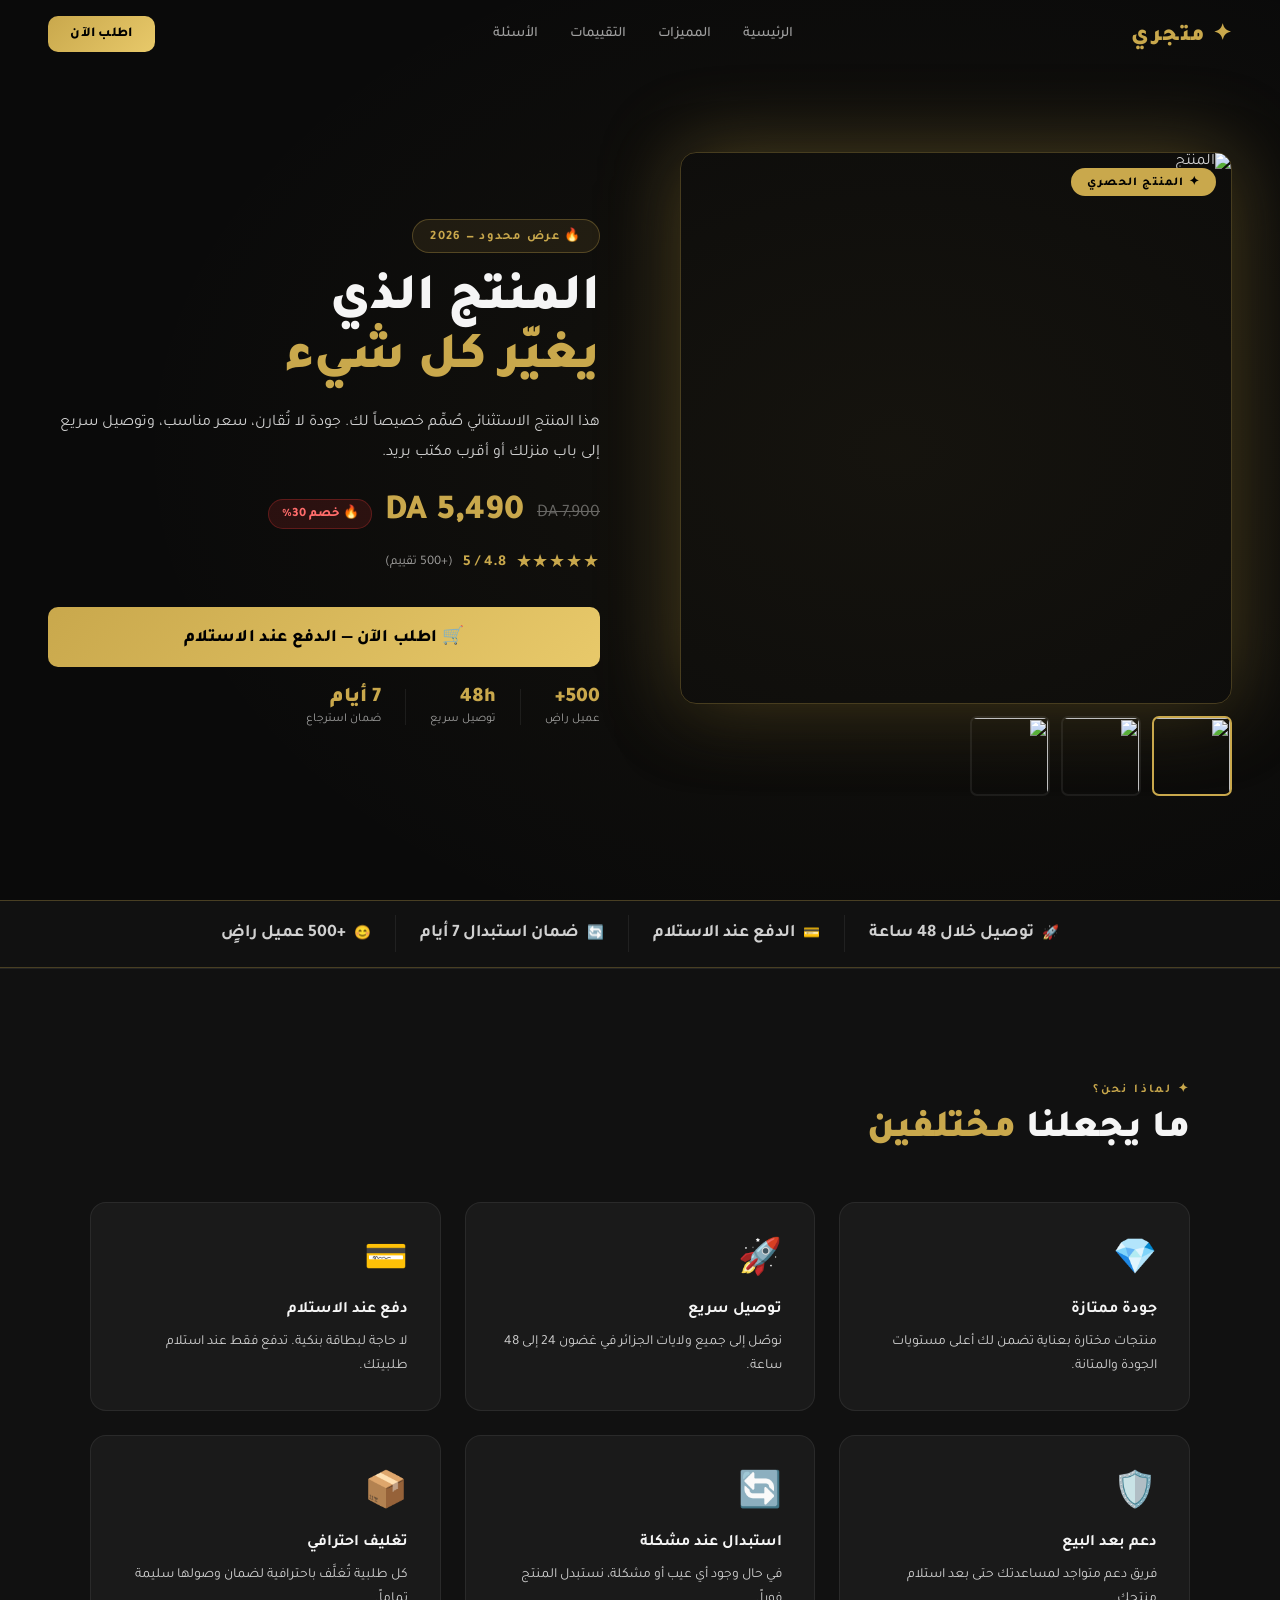
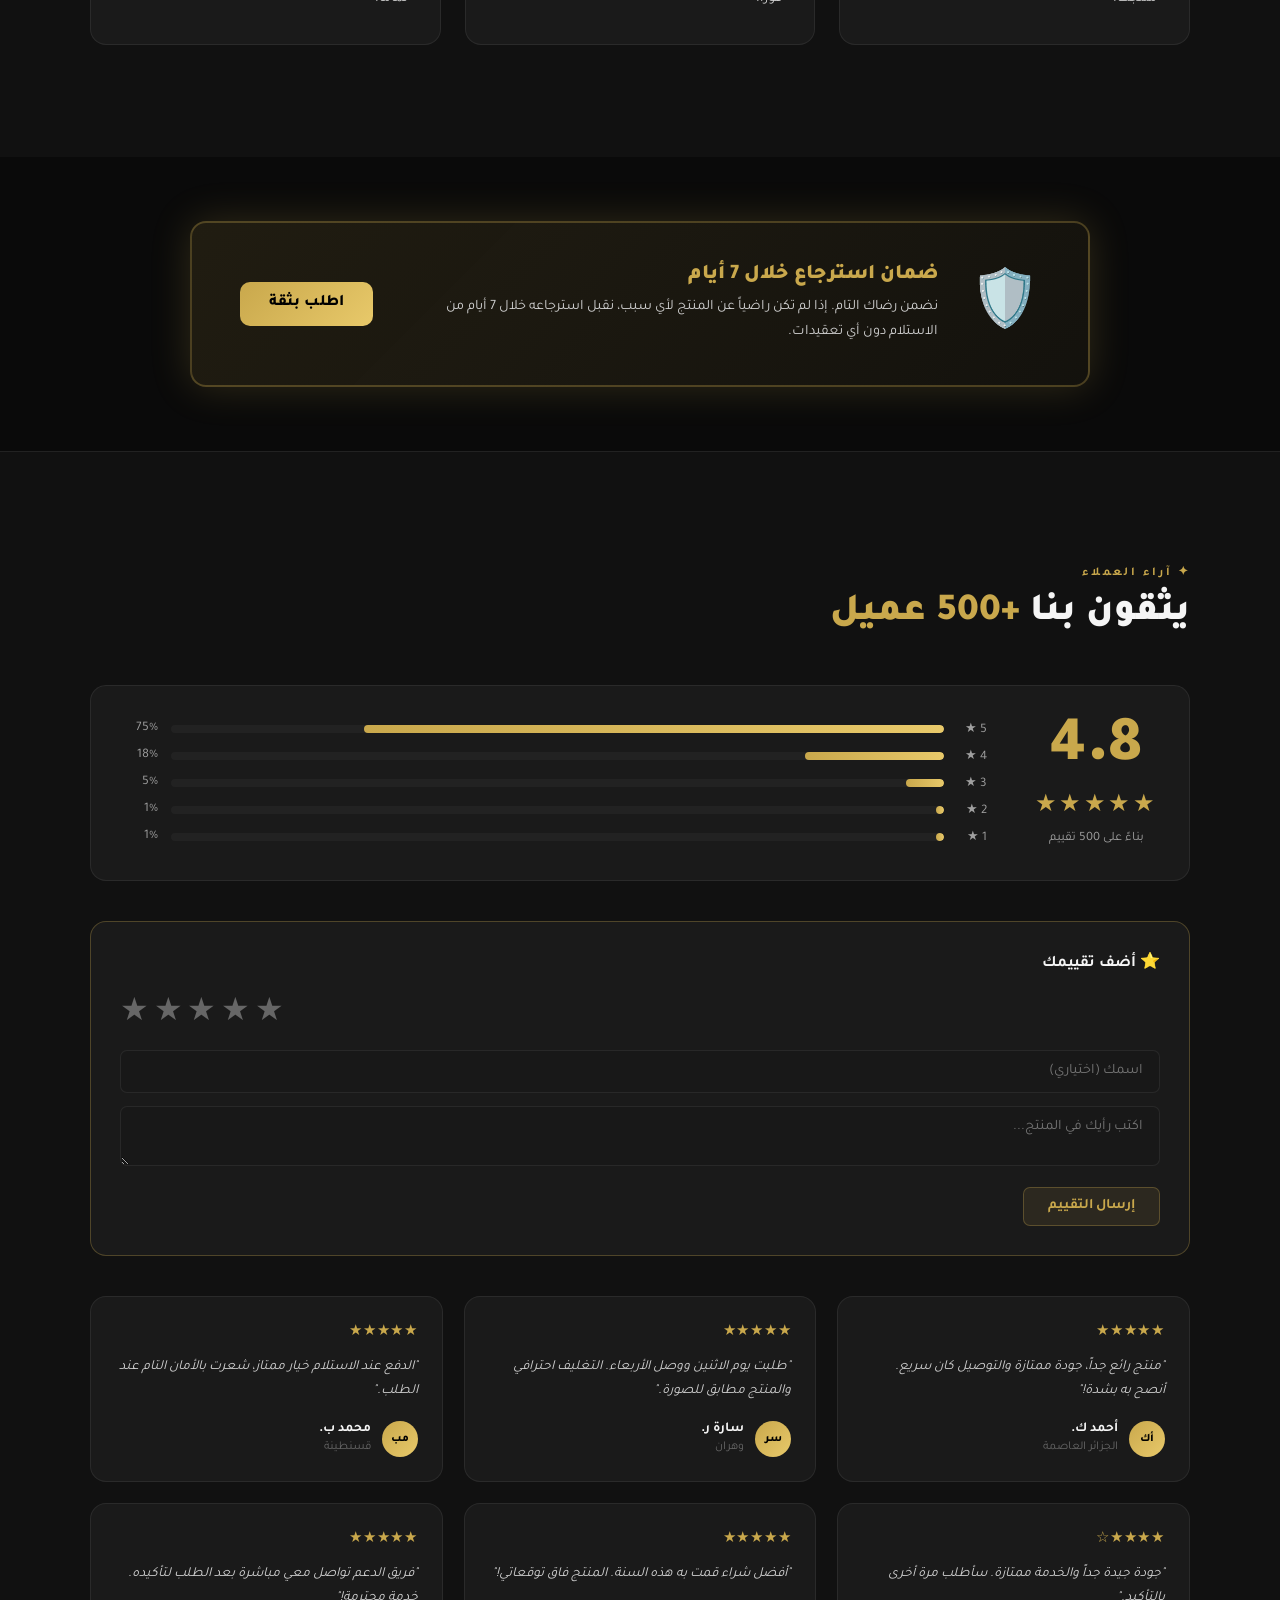
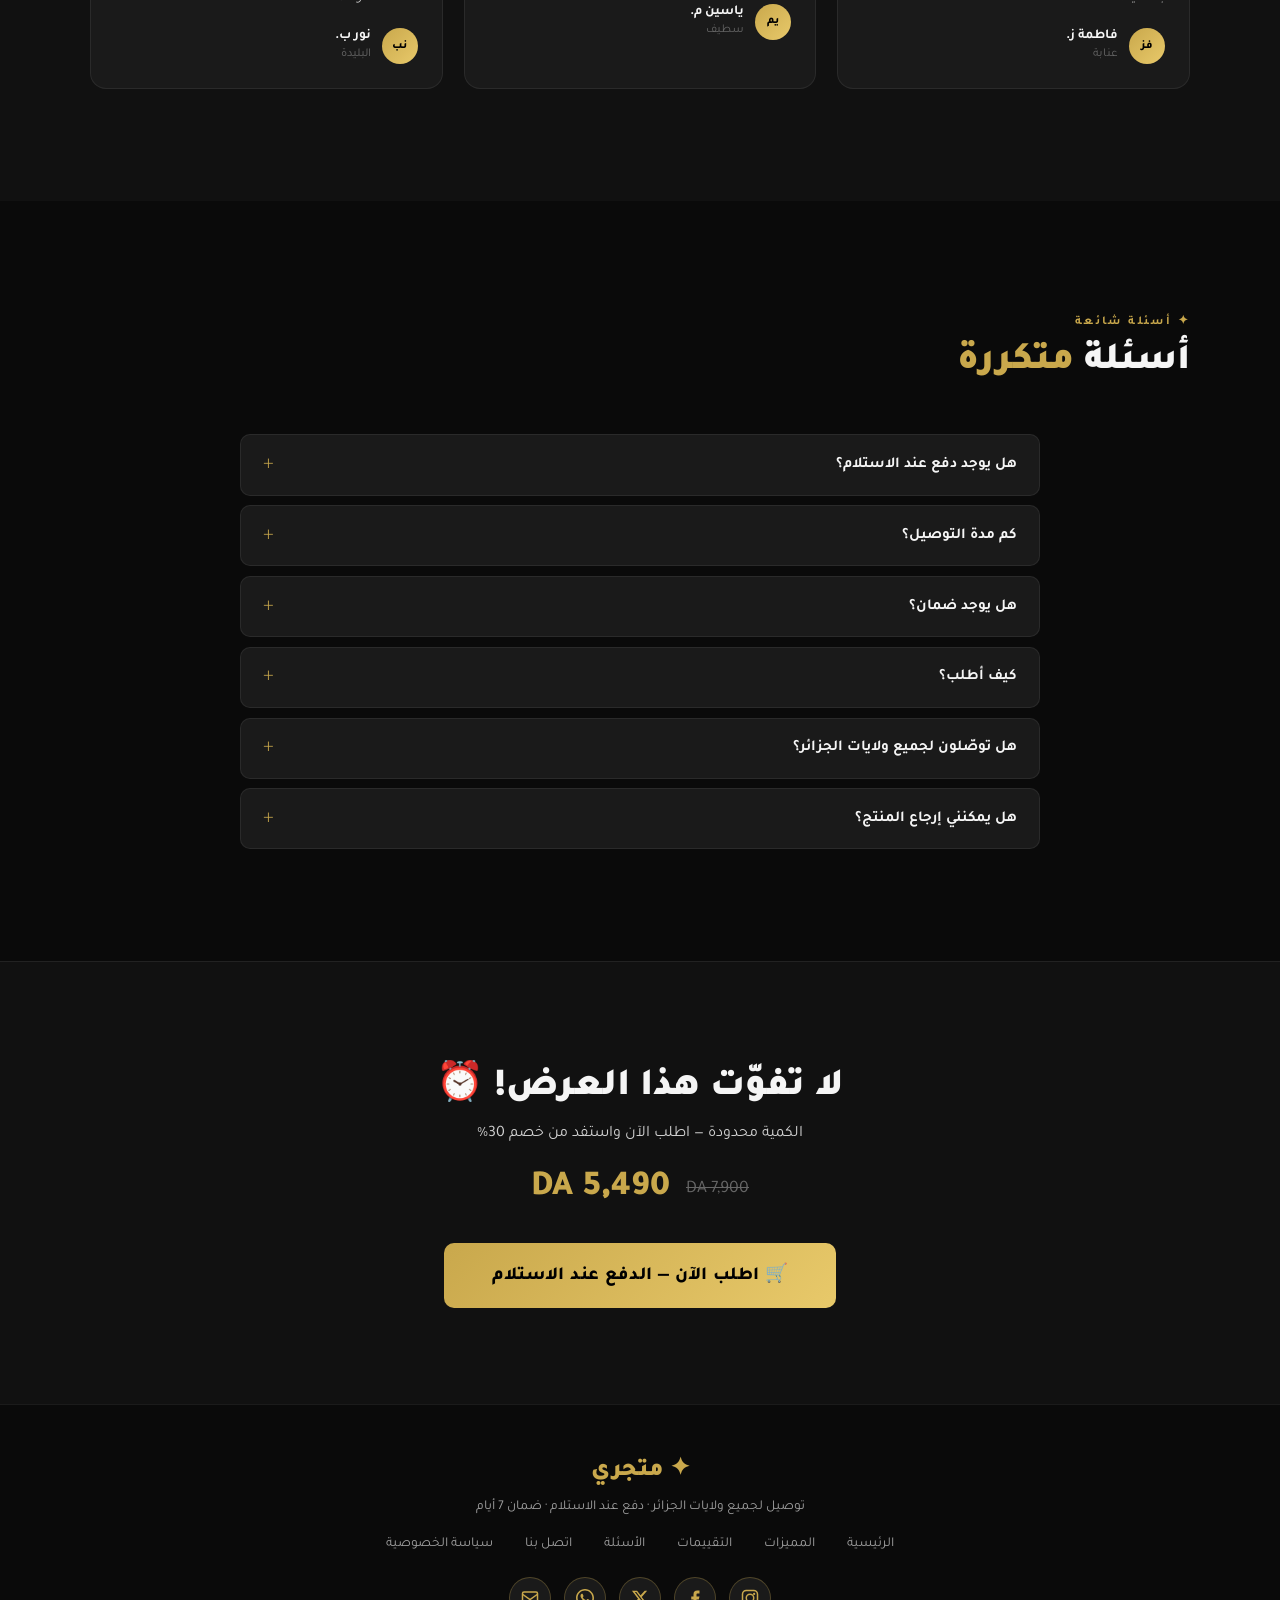
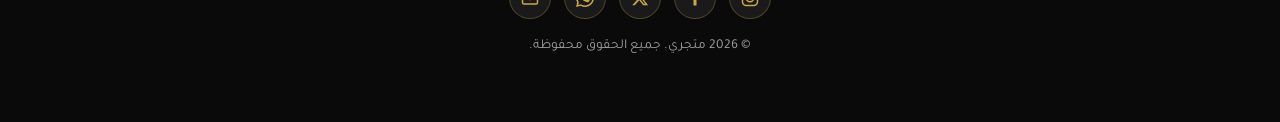
==== commit 15228ac5: "Add files via upload" ====
--- a/index.html
+++ b/index.html
@@ -36,11 +36,26 @@
 'https://connect.facebook.net/en_US/fbevents.js');
 fbq('init', '1980311795928748');
 fbq('track', 'PageView');
+fbq('track', 'ViewContent');
 </script>
 <noscript><img height="1" width="1" style="display:none"
 src="https://www.facebook.com/tr?id=1980311795928748&ev=PageView&noscript=1"
 /></noscript>
 <!-- End Meta Pixel Code -->
+ <!-- TikTok Pixel Code Start -->
+<script>
+!function (w, d, t) {
+  w.TiktokAnalyticsObject=t;var ttq=w[t]=w[t]||[];ttq.methods=["page","track","identify","instances","debug","on","off","once","ready","alias","group","enableCookie","disableCookie","holdConsent","revokeConsent","grantConsent"],ttq.setAndDefer=function(t,e){t[e]=function(){t.push([e].concat(Array.prototype.slice.call(arguments,0)))}};for(var i=0;i<ttq.methods.length;i++)ttq.setAndDefer(ttq,ttq.methods[i]);ttq.instance=function(t){for(
+var e=ttq._i[t]||[],n=0;n<ttq.methods.length;n++)ttq.setAndDefer(e,ttq.methods[n]);return e},ttq.load=function(e,n){var r="https://analytics.tiktok.com/i18n/pixel/events.js",o=n&&n.partner;ttq._i=ttq._i||{},ttq._i[e]=[],ttq._i[e]._u=r,ttq._t=ttq._t||{},ttq._t[e]=+new Date,ttq._o=ttq._o||{},ttq._o[e]=n||{};n=document.createElement("script")
+;n.type="text/javascript",n.async=!0,n.src=r+"?sdkid="+e+"&lib="+t;e=document.getElementsByTagName("script")[0];e.parentNode.insertBefore(n,e)};
+
+
+  ttq.load('D8QQ563C77U082M86G6G');
+  ttq.page();
+  ttq.track('ViewContent');
+}(window, document, 'ttq');
+</script>
+<!-- TikTok Pixel Code End -->
 
 </head>
 <body>
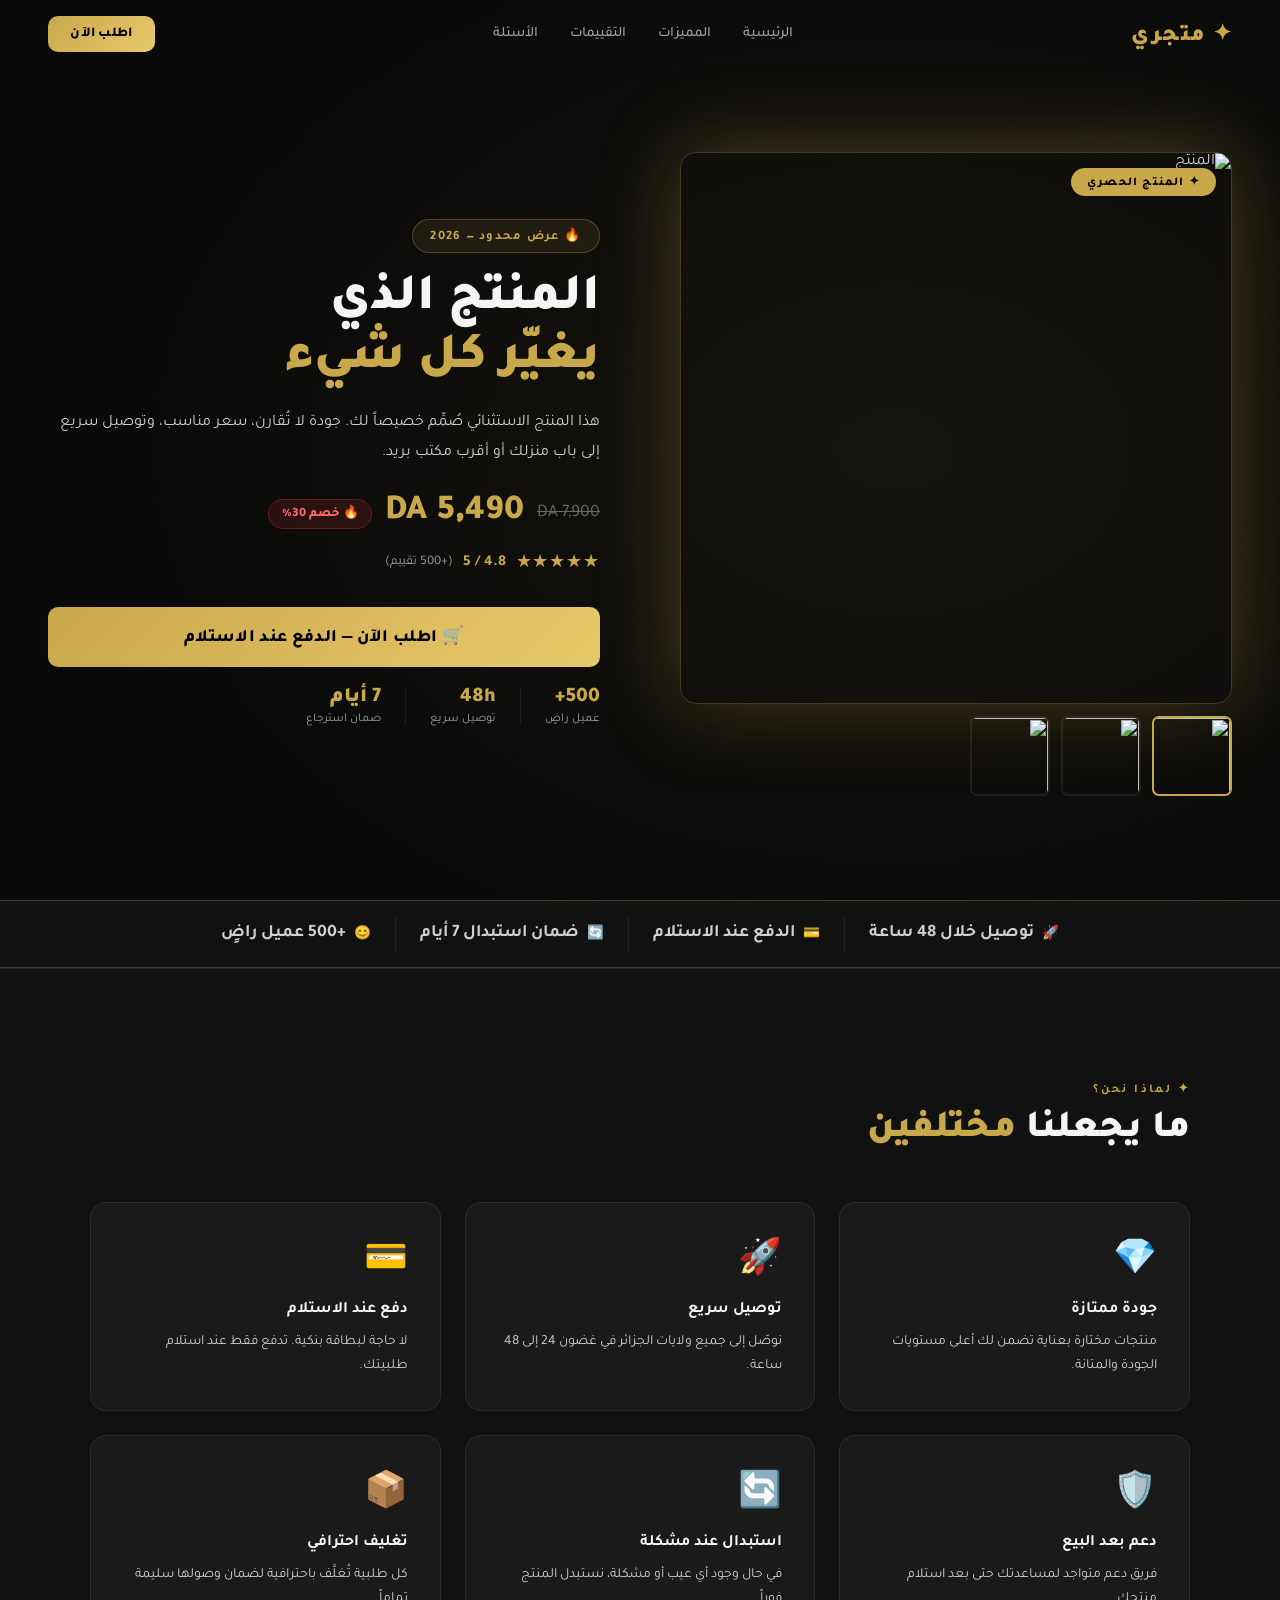
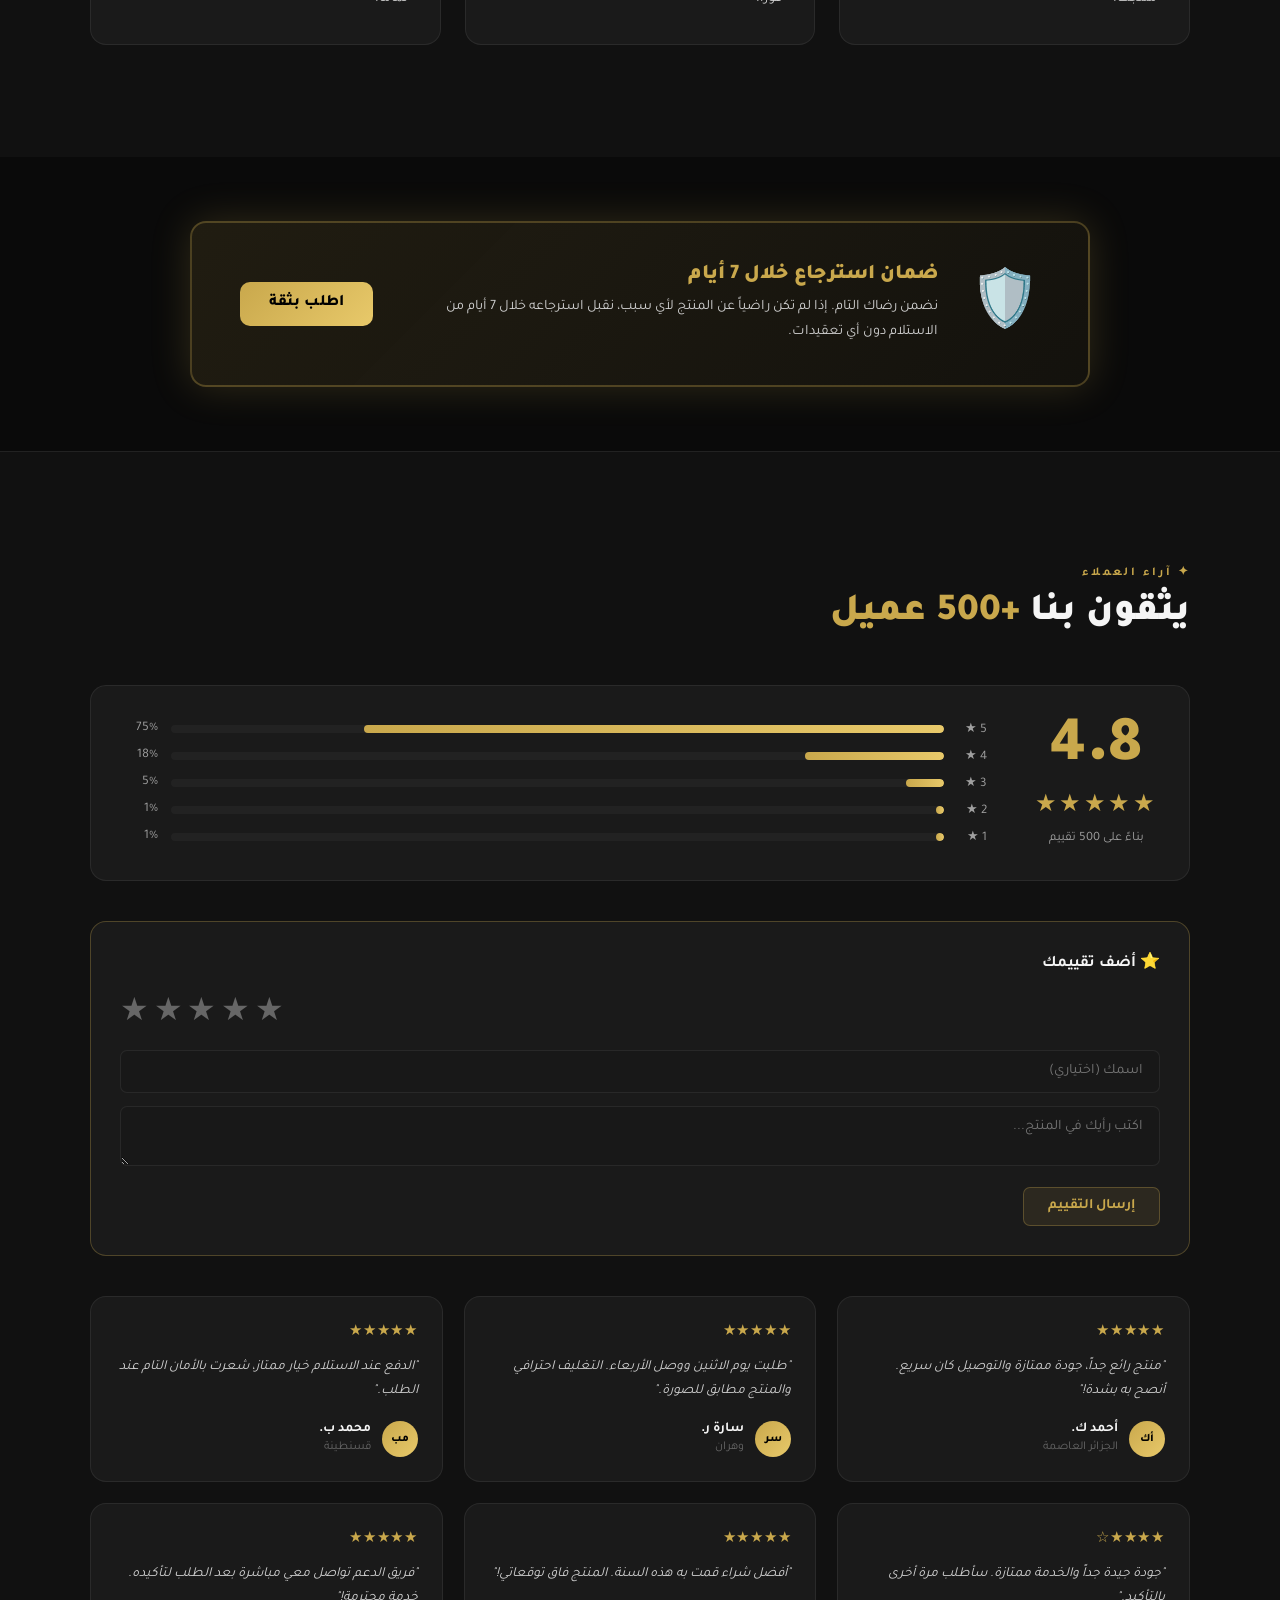
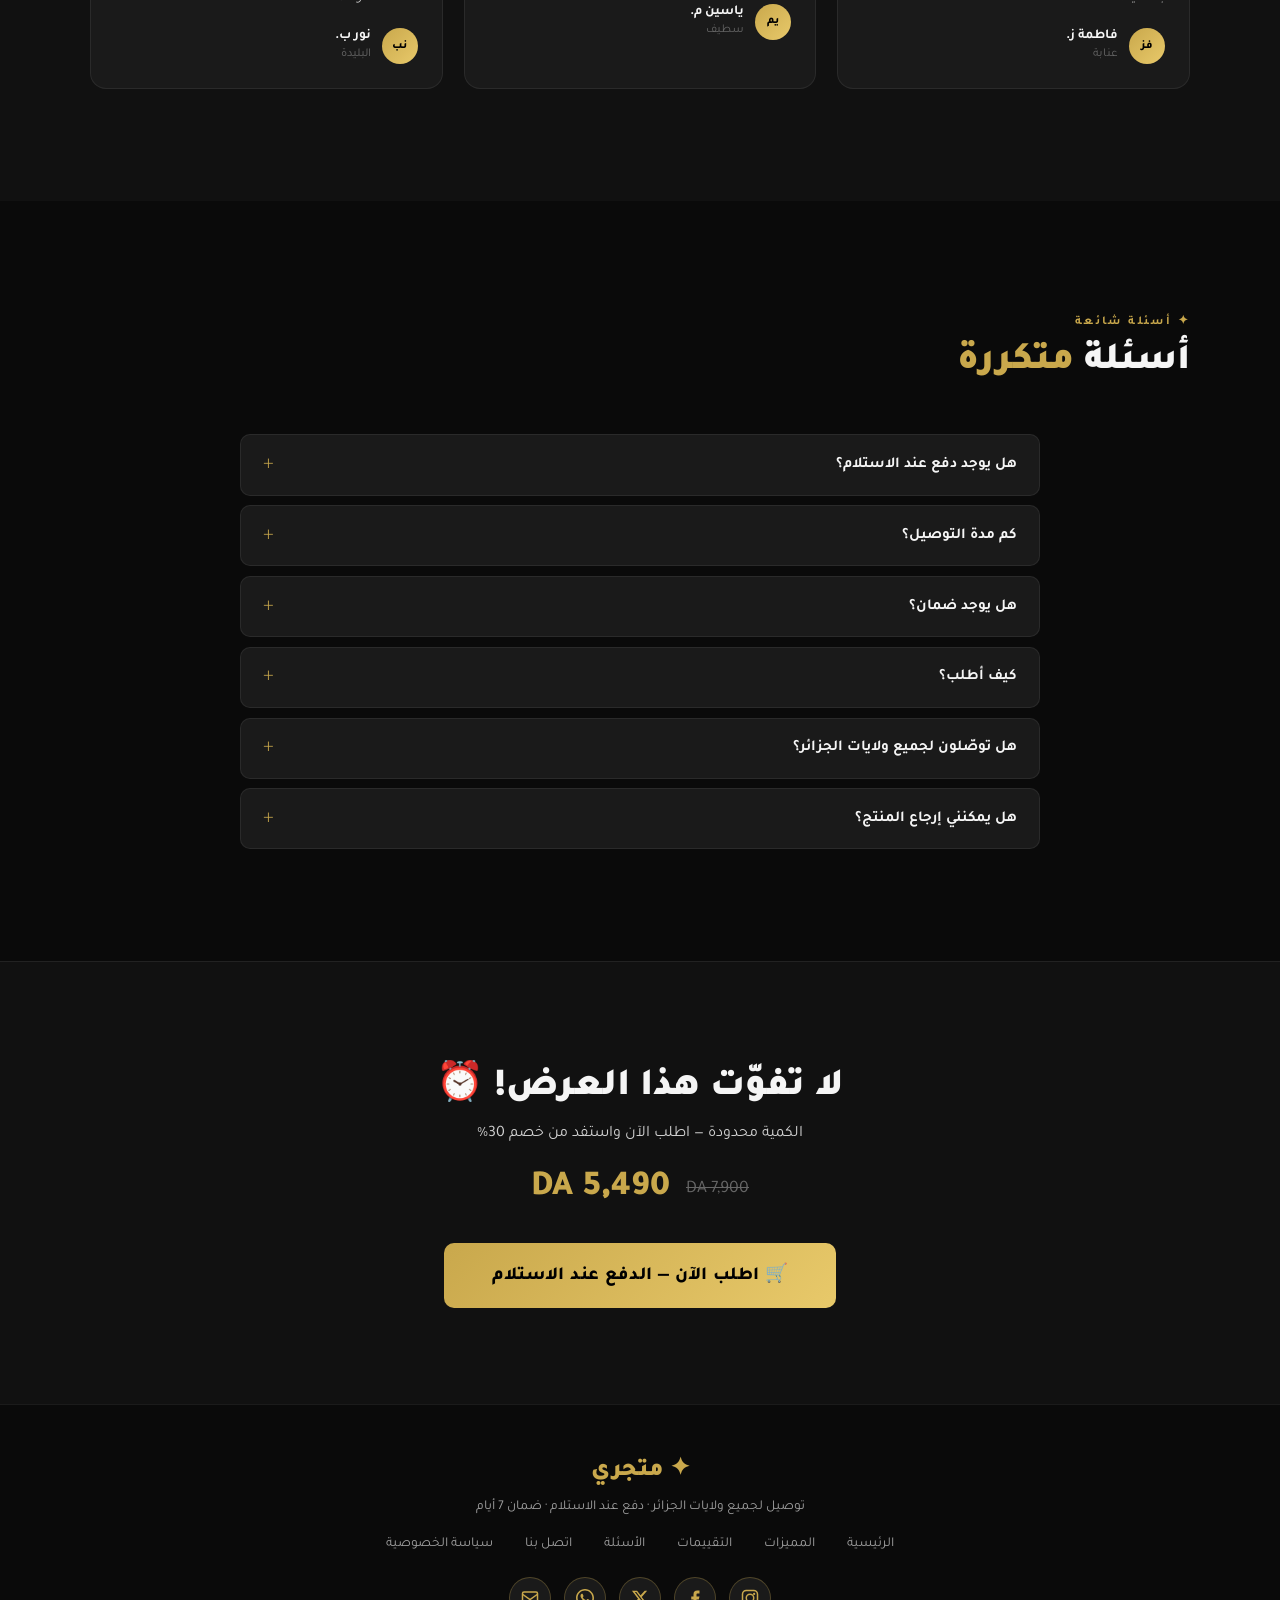
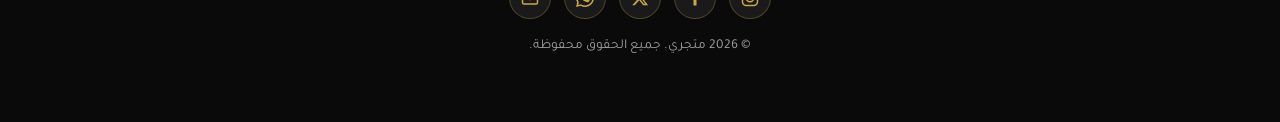
==== commit 5f8693aa: "Add files via upload" ====
--- a/index.html
+++ b/index.html
@@ -1,6 +1,8 @@
 <!DOCTYPE html>
 <html lang="ar" dir="rtl">
 <head>
+  <!-- DOMIN FACBOOK -->
+  <meta name="facebook-domain-verification" content="z5a7muqmuph5jlumv7ckesvf2m7sjc" />
   <!-- Google tag (gtag.js) -->
 <script async src="https://www.googletagmanager.com/gtag/js?id=G-M1HKSPLLCP"></script>
 <script>
